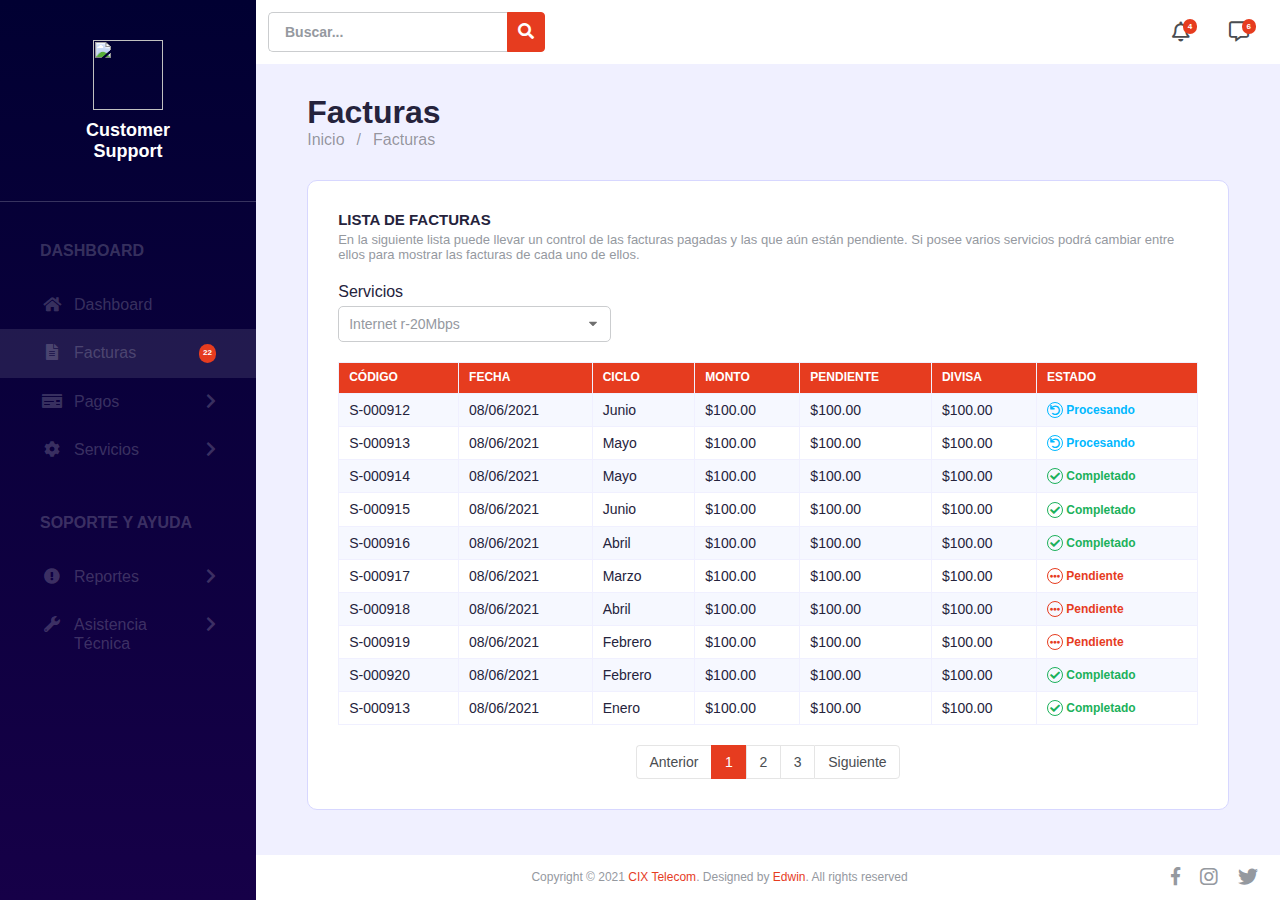
==== facturas/index.html @ 0977715c "Update" ====
<!DOCTYPE html>
<html lang="es">
<head>
    <meta charset="UTF-8">
    <title>Cix Customer Support | Facturas</title>
    <meta name="viewport" content="width=device-width, initial-scale=1">
    <link rel="stylesheet" type="text/css" href="/assets/css/ccs.css">
    <link rel="stylesheet" type="text/css" href="/assets/css/fontawesome.min.css">
</head>
<body>
    <div class="wrapper">
		<header class="header">
			<nav class="navbar">
				<div class="navbar-start">
					<div class="searchbar">
						<input type="text" class="input" placeholder="Buscar...">
						<button type="button" class="button is-primary button-search"><i class="fas fa-search"></i>
					</div>
				</div>

				<div class="navbar-end">
					<div class="buttons">
						<a href="javascript:0;" class="button is-icon">
							<i class="far fa-bell"></i>
							<span class="label is-floating">4</span>
						</a>

						<a href="javascript:0;" class="button is-icon">
							<i class="far fa-comment-alt"></i>
							<span class="label is-floating">6</span>
						</a>
					</div>
				</div>
			</nav>
		</header>

		<aside class="sidebar">
			<div class="sidebar-brand">
				<img src="/assets/images/logo-white.svg">

				<span class="title">
					customer
					<br>
					support
				</span>
			</div>

			<nav class="sidenav">
				<div class="heading">Dashboard</div>
				<a href="/" class="sidenav-item">
					<i class="sidenav-item-icon fas fa-home"></i>
					<div class="sidenav-item-content">Dashboard</div>
				</a>

				<a href="/facturas/" class="sidenav-item is-active">
					<i class="sidenav-item-icon fas fa-file-alt"></i>
					<div class="sidenav-item-content">Facturas</div>
					<span class="label">22</span>
				</a>

				<div class="sidenav-collapse-item">
					<div class="sidenav-collapse-item-header">
						<i class="sidenav-item-icon fas fa-money-check"></i>
						<div class="sidenav-item-content">Pagos</div>
						<i class="fas fa-chevron-right"></i>
					</div>

					<div class="sidenav-collapse-item-body">
						<a href="/pagos/mis-pagos/" class="sidenav-item">
							<i class="sidenav-item-icon fas fa-certificate"></i>
							<div class="sidenav-item-content">Mis pagos</div>
						</a>

						<a href="/pagos/reportar-pagos/" class="sidenav-item">
							<i class="sidenav-item-icon fas fa-certificate"></i>
							<div class="sidenav-item-content">Reportar pagos</div>
						</a>
					</div>
				</div>

				<div class="sidenav-collapse-item">
					<div class="sidenav-collapse-item-header">
						<i class="sidenav-item-icon fas fa-cog"></i>
						<div class="sidenav-item-content">Servicios</div>
						<i class="fas fa-chevron-right"></i>
					</div>

					<div class="sidenav-collapse-item-body">
						<a href="/servicios/" class="sidenav-item">
							<i class="sidenav-item-icon fas fa-certificate"></i>
							<div class="sidenav-item-content">Solicitar Nuevo</div>
						</a>

						<a href="/pagos/reportar-pagos/" class="sidenav-item">
							<i class="sidenav-item-icon fas fa-certificate"></i>
							<div class="sidenav-item-content">Plan 20Mb-r</div>
						</a>

						<a href="/pagos/reportar-pagos/" class="sidenav-item">
							<i class="sidenav-item-icon fas fa-certificate"></i>
							<div class="sidenav-item-content">Plan 50Mb-r</div>
						</a>

						<a href="/pagos/reportar-pagos/" class="sidenav-item">
							<i class="sidenav-item-icon fas fa-certificate"></i>
							<div class="sidenav-item-content">Plan 100Mb-e</div>
						</a>
					</div>
				</div>

				<div class="heading">Soporte y Ayuda</div>
				<a href="/reportes/" class="sidenav-item">
					<i class="sidenav-item-icon fas fa-exclamation-circle"></i>
					<div class="sidenav-item-content">Reportes</div>
					<i class="fas fa-chevron-right"></i>
				</a>

				<a href="/support/" class="sidenav-item">
					<i class="sidenav-item-icon fas fa-wrench"></i>
					<div class="sidenav-item-content">Asistencia Técnica</div>
					<i class="fas fa-chevron-right"></i>
				</a>
			</nav>
		</aside>

		<main class="content">
			<div class="container">
				<div class="row is-margin-bottom-3">
					<h1 class="display-1 is-margin-bottom-0">Facturas</h1>
					<nav class="breadcrumb">
						<ul>
							<li><a href="#">Inicio</a></li>
							<li><a href="#">Facturas</a></li>
						</ul>
					</nav>
				</div>

				<div class="box is-grouped">
					<section class="box">
						<div class="columns columns-1">
							<div class="row">
								<h1 class="title text-uppercase">Lista de facturas</h1>
								<p class="subtitle">En la siguiente lista puede llevar un control de las facturas
								pagadas y las que aún están pendiente. Si posee varios servicios podrá cambiar entre
								ellos para mostrar las facturas de cada uno de ellos.</p>
							</div>

							<div class="row">
								<div class="columns columns-3">
									<div class="row">
										<label for="services">Servicios</label>
										<select class="select">
											<option value="0" data-name="Plutón">Internet r-20Mbps</option>
										</select>
									</div>
								</div>
							</div>

							<div class="row">
								<table class="table">
									<thead>
										<tr>
											<th>CÓDIGO</th>
											<th>FECHA</th>
											<th>CICLO</th>
											<th>MONTO</th>
											<th>PENDIENTE</th>
											<th>DIVISA</th>
											<th>ESTADO</th>
										</tr>
									</thead>

									<tbody>
										<tr>
											<td>S-000912</td>
											<td>08/06/2021</td>
											<td>Junio</td>
											<td>$100.00</td>
											<td>$100.00</td>
											<td>$100.00</td>
											<td class="is-info"><i class="fas fa-undo icon"></i> Procesando</td>
										</tr>

										<tr>
											<td>S-000913</td>
											<td>08/06/2021</td>
											<td>Mayo</td>
											<td>$100.00</td>
											<td>$100.00</td>
											<td>$100.00</td>
											<td class="is-info"><i class="fas fa-undo icon"></i> Procesando</td>
										</tr>

										<tr>
											<td>S-000914</td>
											<td>08/06/2021</td>
											<td>Mayo</td>
											<td>$100.00</td>
											<td>$100.00</td>
											<td>$100.00</td>
											<td class="is-success"><i class="fas fa-check icon"></i> Completado</td>
										</tr>

										<tr>
											<td>S-000915</td>
											<td>08/06/2021</td>
											<td>Junio</td>
											<td>$100.00</td>
											<td>$100.00</td>
											<td>$100.00</td>
											<td class="is-success"><i class="fas fa-check icon"></i> Completado</td>
										</tr>

										<tr>
											<td>S-000916</td>
											<td>08/06/2021</td>
											<td>Abril</td>
											<td>$100.00</td>
											<td>$100.00</td>
											<td>$100.00</td>
											<td class="is-success"><i class="fas fa-check icon"></i> Completado</td>
										</tr>

										<tr>
											<td>S-000917</td>
											<td>08/06/2021</td>
											<td>Marzo</td>
											<td>$100.00</td>
											<td>$100.00</td>
											<td>$100.00</td>
											<td class="is-danger"><i class="fas fa-ellipsis-h icon"></i> Pendiente</td>
										</tr>

										<tr>
											<td>S-000918</td>
											<td>08/06/2021</td>
											<td>Abril</td>
											<td>$100.00</td>
											<td>$100.00</td>
											<td>$100.00</td>
											<td class="is-danger"><i class="fas fa-ellipsis-h icon"></i> Pendiente</td>
										</tr>

										<tr>
											<td>S-000919</td>
											<td>08/06/2021</td>
											<td>Febrero</td>
											<td>$100.00</td>
											<td>$100.00</td>
											<td>$100.00</td>
											<td class="is-danger"><i class="fas fa-ellipsis-h icon"></i> Pendiente</td>
										</tr>

										<tr>
											<td>S-000920</td>
											<td>08/06/2021</td>
											<td>Febrero</td>
											<td>$100.00</td>
											<td>$100.00</td>
											<td>$100.00</td>
											<td class="is-success"><i class="fas fa-check icon"></i> Completado</td>
										</tr>

										<tr>
											<td>S-000913</td>
											<td>08/06/2021</td>
											<td>Enero</td>
											<td>$100.00</td>
											<td>$100.00</td>
											<td>$100.00</td>
											<td class="is-success"><i class="fas fa-check icon"></i> Completado</td>
										</tr>
									</tbody>
								</table>
							</div>

							<div class="row">
								<div class="pagination is-centered">
									<button type="button" class="button">Anterior</button>
									<button type="button" class="button is-active">1</button>
									<button type="button" class="button">2</button>
									<button type="button" class="button">3</button>
									<button type="button" class="button">Siguiente</button>
								</div>
							</div>
						</div>
					</section>
				</div>
			</div>
		</main>

		<footer class="footer">
			<p>Copyright © 2021 <a href="https://cixtelecom.net">CIX Telecom</a>. Designed by <a href="">Edwin</a>. All rights reserved</p>

			<div class="social">
				<a href="javascript:0;" class="button is-icon">
					<i class="fab fa-facebook-f"></i>
				</a>
				<a href="javascript:0;" class="button is-icon">
					<i class="fab fa-instagram"></i>
				</a>
				<a href="javascript:0;" class="button is-icon">
					<i class="fab fa-twitter"></i>
				</a>
			</div>
		</footer>
    </div>

	<script type="text/javascript" src="/assets/js/ccs.js"></script>
</body>
</html>
---- assets/css/ccs.css ----
/**!
 * @package   CCS
 * @filename  ccs.less
 * @version   1.0
 * @autor     Díaz Urbaneja Víctor Eduardo Diex <diazvictor@tutamail.com>
 * @date      09.06.2021 14:39:57 -04
 *
 * Para compilar el archivo desde la consola:
 * lessc ccs.less > ccs.css
 */
/* normalize.css v8.0.1 | MIT License | github.com/necolas/normalize.css */
html {
  line-height: 1.15;
  -webkit-text-size-adjust: 100%;
}
body {
  margin: 0;
}
main {
  display: block;
}
h1 {
  font-size: 2em;
  margin: 0.67em 0;
}
hr {
  box-sizing: content-box;
  height: 0;
  overflow: visible;
}
pre {
  font-family: monospace,monospace;
  font-size: 1em;
}
a {
  background-color: transparent;
}
abbr[title] {
  border-bottom: none;
  text-decoration: underline;
  text-decoration: underline dotted;
}
b,
strong {
  font-weight: bolder;
}
code,
kbd,
samp {
  font-family: monospace,monospace;
  font-size: 1em;
}
small {
  font-size: 80%;
}
sub,
sup {
  font-size: 75%;
  line-height: 0;
  position: relative;
  vertical-align: baseline;
}
sub {
  bottom: -0.25em;
}
sup {
  top: -0.5em;
}
img {
  border-style: none;
}
button,
input,
optgroup,
select,
textarea {
  font-family: inherit;
  font-size: 100%;
  line-height: 1.15;
  margin: 0;
}
button,
input {
  overflow: visible;
}
button,
select {
  text-transform: none;
}
[type=button],
[type=reset],
[type=submit],
button {
  -webkit-appearance: button;
}
[type=button]::-moz-focus-inner,
[type=reset]::-moz-focus-inner,
[type=submit]::-moz-focus-inner,
button::-moz-focus-inner {
  border-style: none;
  padding: 0;
}
[type=button]:-moz-focusring,
[type=reset]:-moz-focusring,
[type=submit]:-moz-focusring,
button:-moz-focusring {
  outline: 1px dotted ButtonText;
}
fieldset {
  padding: 0.35em 0.75em 0.625em;
}
legend {
  box-sizing: border-box;
  color: inherit;
  display: table;
  max-width: 100%;
  padding: 0;
  white-space: normal;
}
progress {
  vertical-align: baseline;
}
textarea {
  overflow: auto;
}
[type=checkbox],
[type=radio] {
  box-sizing: border-box;
  padding: 0;
}
[type=number]::-webkit-inner-spin-button,
[type=number]::-webkit-outer-spin-button {
  height: auto;
}
[type=search] {
  -webkit-appearance: textfield;
  outline-offset: -2px;
}
[type=search]::-webkit-search-decoration {
  -webkit-appearance: none;
}
::-webkit-file-upload-button {
  -webkit-appearance: button;
  font: inherit;
}
details {
  display: block;
}
summary {
  display: list-item;
}
template {
  display: none;
}
[hidden] {
  display: none;
}
*,
*::after,
*::before {
  margin: 0;
  padding: 0;
  box-sizing: border-box;
  outline: none;
}
body {
  font-family: "Montserrat", sans-serif;
  background-color: #F0F0FF;
  font-size: 1rem;
  color: #25233C;
  font-weight: 500;
  overflow-x: hidden;
}
h1,
h2,
h3,
h4,
h5,
h6 {
  margin-top: 0;
}
ul {
  list-style: none;
}
a {
  color: #E63C1F;
  cursor: pointer;
  text-decoration: none;
}
.container {
  margin: 0 auto;
  width: 90%;
  max-width: 1200px;
}
.columns {
  display: grid;
  grid-gap: 20px;
  grid-template-columns: repeat(auto-fit, minmax(12rem, 1fr));
}
.columns:not(:last-child) {
  margin-bottom: 20px;
}
.columns.columns-1 {
  grid-template-columns: repeat(1, 1fr);
}
.columns.columns-2 {
  grid-template-columns: repeat(2, 2fr);
}
.columns.columns-3 {
  grid-template-columns: repeat(3, 3fr);
}
.columns.columns-4 {
  grid-template-columns: repeat(4, 4fr);
}
.columns.columns-5 {
  grid-template-columns: repeat(5, 5fr);
}
.columns.columns-6 {
  grid-template-columns: repeat(6, 6fr);
}
.columns.columns-7 {
  grid-template-columns: repeat(7, 7fr);
}
.columns.columns-8 {
  grid-template-columns: repeat(8, 8fr);
}
.columns.columns-9 {
  grid-template-columns: repeat(9, 9fr);
}
.columns.columns-10 {
  grid-template-columns: repeat(10, 10fr);
}
.columns.columns-11 {
  grid-template-columns: repeat(11, 11fr);
}
.columns.columns-12 {
  grid-template-columns: repeat(12, 12fr);
}
.columns .column-1 {
  grid-column: span 1;
}
.columns .column-2 {
  grid-column: span 2;
}
.columns .column-3 {
  grid-column: span 3;
}
.columns .column-4 {
  grid-column: span 4;
}
.columns .column-5 {
  grid-column: span 5;
}
.columns .column-6 {
  grid-column: span 6;
}
.columns .column-7 {
  grid-column: span 7;
}
.columns .column-8 {
  grid-column: span 8;
}
.columns .column-9 {
  grid-column: span 9;
}
.columns .column-10 {
  grid-column: span 10;
}
.columns .column-11 {
  grid-column: span 11;
}
.columns .column-12 {
  grid-column: span 12;
}
.columns .row.has-centered {
  justify-self: center;
}
@media screen and (max-width: 1440px) {
}
@media screen and (max-width: 1024px) {
  .columns.columns-lg-1 {
    grid-template-columns: repeat(1, 1fr);
  }
  .columns.columns-lg-2 {
    grid-template-columns: repeat(2, 2fr);
  }
  .columns.columns-lg-3 {
    grid-template-columns: repeat(3, 3fr);
  }
  .columns.columns-lg-4 {
    grid-template-columns: repeat(4, 4fr);
  }
  .columns.columns-lg-5 {
    grid-template-columns: repeat(5, 5fr);
  }
  .columns.columns-lg-6 {
    grid-template-columns: repeat(6, 6fr);
  }
  .columns.columns-lg-7 {
    grid-template-columns: repeat(7, 7fr);
  }
  .columns.columns-lg-8 {
    grid-template-columns: repeat(8, 8fr);
  }
  .columns.columns-lg-9 {
    grid-template-columns: repeat(9, 9fr);
  }
  .columns.columns-lg-10 {
    grid-template-columns: repeat(10, 10fr);
  }
  .columns.columns-lg-11 {
    grid-template-columns: repeat(11, 11fr);
  }
  .columns.columns-lg-12 {
    grid-template-columns: repeat(12, 12fr);
  }
  .columns .column-lg-1 {
    grid-column: span 1;
  }
  .columns .column-lg-2 {
    grid-column: span 2;
  }
  .columns .column-lg-3 {
    grid-column: span 3;
  }
  .columns .column-lg-4 {
    grid-column: span 4;
  }
  .columns .column-lg-5 {
    grid-column: span 5;
  }
  .columns .column-lg-6 {
    grid-column: span 6;
  }
  .columns .column-lg-7 {
    grid-column: span 7;
  }
  .columns .column-lg-8 {
    grid-column: span 8;
  }
  .columns .column-lg-9 {
    grid-column: span 9;
  }
  .columns .column-lg-10 {
    grid-column: span 10;
  }
  .columns .column-lg-11 {
    grid-column: span 11;
  }
  .columns .column-lg-12 {
    grid-column: span 12;
  }
}
@media screen and (max-width: 768px) {
  .columns.columns-md-1 {
    grid-template-columns: repeat(1, 1fr);
  }
  .columns.columns-md-2 {
    grid-template-columns: repeat(2, 2fr);
  }
  .columns.columns-md-3 {
    grid-template-columns: repeat(3, 3fr);
  }
  .columns.columns-md-4 {
    grid-template-columns: repeat(4, 4fr);
  }
  .columns.columns-md-5 {
    grid-template-columns: repeat(5, 5fr);
  }
  .columns.columns-md-6 {
    grid-template-columns: repeat(6, 6fr);
  }
  .columns.columns-md-7 {
    grid-template-columns: repeat(7, 7fr);
  }
  .columns.columns-md-8 {
    grid-template-columns: repeat(8, 8fr);
  }
  .columns.columns-md-9 {
    grid-template-columns: repeat(9, 9fr);
  }
  .columns.columns-md-10 {
    grid-template-columns: repeat(10, 10fr);
  }
  .columns.columns-md-11 {
    grid-template-columns: repeat(11, 11fr);
  }
  .columns.columns-md-12 {
    grid-template-columns: repeat(12, 12fr);
  }
  .columns .column-md-1 {
    grid-column: span 1;
  }
  .columns .column-md-2 {
    grid-column: span 2;
  }
  .columns .column-md-3 {
    grid-column: span 3;
  }
  .columns .column-md-4 {
    grid-column: span 4;
  }
  .columns .column-md-5 {
    grid-column: span 5;
  }
  .columns .column-md-6 {
    grid-column: span 6;
  }
  .columns .column-md-7 {
    grid-column: span 7;
  }
  .columns .column-md-8 {
    grid-column: span 8;
  }
  .columns .column-md-9 {
    grid-column: span 9;
  }
  .columns .column-md-10 {
    grid-column: span 10;
  }
  .columns .column-md-11 {
    grid-column: span 11;
  }
  .columns .column-md-12 {
    grid-column: span 12;
  }
}
@media screen and (max-width: 425px) {
  .columns.columns-sm-1 {
    grid-template-columns: repeat(1, 1fr);
  }
  .columns.columns-sm-2 {
    grid-template-columns: repeat(2, 2fr);
  }
  .columns.columns-sm-3 {
    grid-template-columns: repeat(3, 3fr);
  }
  .columns.columns-sm-4 {
    grid-template-columns: repeat(4, 4fr);
  }
  .columns.columns-sm-5 {
    grid-template-columns: repeat(5, 5fr);
  }
  .columns.columns-sm-6 {
    grid-template-columns: repeat(6, 6fr);
  }
  .columns.columns-sm-7 {
    grid-template-columns: repeat(7, 7fr);
  }
  .columns.columns-sm-8 {
    grid-template-columns: repeat(8, 8fr);
  }
  .columns.columns-sm-9 {
    grid-template-columns: repeat(9, 9fr);
  }
  .columns.columns-sm-10 {
    grid-template-columns: repeat(10, 10fr);
  }
  .columns.columns-sm-11 {
    grid-template-columns: repeat(11, 11fr);
  }
  .columns.columns-sm-12 {
    grid-template-columns: repeat(12, 12fr);
  }
  .columns .column-sm-1 {
    grid-column: span 1;
  }
  .columns .column-sm-2 {
    grid-column: span 2;
  }
  .columns .column-sm-3 {
    grid-column: span 3;
  }
  .columns .column-sm-4 {
    grid-column: span 4;
  }
  .columns .column-sm-5 {
    grid-column: span 5;
  }
  .columns .column-sm-6 {
    grid-column: span 6;
  }
  .columns .column-sm-7 {
    grid-column: span 7;
  }
  .columns .column-sm-8 {
    grid-column: span 8;
  }
  .columns .column-sm-9 {
    grid-column: span 9;
  }
  .columns .column-sm-10 {
    grid-column: span 10;
  }
  .columns .column-sm-11 {
    grid-column: span 11;
  }
  .columns .column-sm-12 {
    grid-column: span 12;
  }
}
@media screen and (max-width: 320px) {
  .columns.columns-xs-1 {
    grid-template-columns: repeat(1, 1fr);
  }
  .columns.columns-xs-2 {
    grid-template-columns: repeat(2, 2fr);
  }
  .columns.columns-xs-3 {
    grid-template-columns: repeat(3, 3fr);
  }
  .columns.columns-xs-4 {
    grid-template-columns: repeat(4, 4fr);
  }
  .columns.columns-xs-5 {
    grid-template-columns: repeat(5, 5fr);
  }
  .columns.columns-xs-6 {
    grid-template-columns: repeat(6, 6fr);
  }
  .columns.columns-xs-7 {
    grid-template-columns: repeat(7, 7fr);
  }
  .columns.columns-xs-8 {
    grid-template-columns: repeat(8, 8fr);
  }
  .columns.columns-xs-9 {
    grid-template-columns: repeat(9, 9fr);
  }
  .columns.columns-xs-10 {
    grid-template-columns: repeat(10, 10fr);
  }
  .columns.columns-xs-11 {
    grid-template-columns: repeat(11, 11fr);
  }
  .columns.columns-xs-12 {
    grid-template-columns: repeat(12, 12fr);
  }
  .columns .column-xs-1 {
    grid-column: span 1;
  }
  .columns .column-xs-2 {
    grid-column: span 2;
  }
  .columns .column-xs-3 {
    grid-column: span 3;
  }
  .columns .column-xs-4 {
    grid-column: span 4;
  }
  .columns .column-xs-5 {
    grid-column: span 5;
  }
  .columns .column-xs-6 {
    grid-column: span 6;
  }
  .columns .column-xs-7 {
    grid-column: span 7;
  }
  .columns .column-xs-8 {
    grid-column: span 8;
  }
  .columns .column-xs-9 {
    grid-column: span 9;
  }
  .columns .column-xs-10 {
    grid-column: span 10;
  }
  .columns .column-xs-11 {
    grid-column: span 11;
  }
  .columns .column-xs-12 {
    grid-column: span 12;
  }
}
.button {
  background-color: #FFFFFF;
  padding: 0.75rem 1.25rem;
  border: 1px solid #E5E5E5;
  border-radius: 4px;
  color: #4A4D51;
  font-weight: 500;
  transition: color 0.15s ease-in-out, background-color 0.15s ease-in-out, border-color 0.15s ease-in-out, box-shadow 0.15s ease-in-out;
}
.button.is-primary {
  background-color: #E63C1F;
  border-color: #E63C1F;
  color: #FFFFFF;
}
.button.is-primary:focus {
  box-shadow: 0 0 0 0.2rem rgba(230, 60, 31, 0.5);
}
.button.is-primary:hover {
  background: #d43318;
  border-color: #d43318;
}
.button.is-secondary {
  background-color: #F0F0FF;
  border-color: #F0F0FF;
  color: rgba(0, 0, 0, 0.4);
}
.button.is-secondary:focus {
  box-shadow: 0 0 0 0.2rem rgba(215, 215, 255, 0.4);
}
.button.is-secondary:hover {
  background: #d7d7ff;
  border-color: #d7d7ff;
}
.button.is-transparent {
  background: transparent;
  border: none;
}
.button.is-fullwidth {
  width: 100%;
}
.button:hover {
  cursor: pointer;
}
.button.is-icon {
  padding: 0;
  border: none;
  border-radius: 0;
}
.button.is-icon i {
  font-size: 1.25rem;
}
.button.is-icon .label {
  top: -10px;
  left: -12px;
}
.buttons {
  display: grid;
  grid-template-columns: repeat(auto-fit, minmax(12rem, 1fr));
  grid-gap: 20px;
}
.buttons.is-grouped {
  display: flex;
}
.buttons.is-grouped .button:not(:first-child):not(:last-child) {
  border-radius: 0;
}
.buttons.is-grouped .button:first-child {
  border-top-right-radius: 0;
  border-bottom-right-radius: 0;
}
.buttons.is-grouped .button:last-child {
  border-top-left-radius: 0;
  border-bottom-left-radius: 0;
}
.pagination {
  display: flex;
}
.pagination .button {
  font-size: 14px;
  padding: 0.5rem 0.8rem;
}
.pagination .button:not(:first-child):not(:last-child) {
  border-radius: 0;
  border-right: none;
}
.pagination .button:first-child {
  border-right: none;
  border-top-right-radius: 0;
  border-bottom-right-radius: 0;
}
.pagination .button:last-child {
  border-top-left-radius: 0;
  border-bottom-left-radius: 0;
}
.pagination .button.is-active {
  background-color: #E63C1F;
  border-color: #E63C1F;
  color: #FFFFFF;
}
.pagination.is-centered {
  justify-content: center;
}
.form .field {
  display: flex;
  flex-flow: column;
}
.form .field input {
  background: #FFFFFF;
  padding: 0.5rem 0.625rem;
  border: 1px solid #cbcdcf;
  border-radius: 5px;
}
.form .field input::placeholder {
  color: #95999f;
  font-weight: 500;
}
.form .field input:focus {
  border-color: #95999f;
}
.form .field select {
  display: block;
  font-size: 14px;
  font-weight: 450;
  color: #95999f;
  padding: 0.57rem 2rem 0.57rem 0.625rem;
  width: 100%;
  border: 1px solid #cbcdcf;
  border-radius: 5px;
  -moz-appearance: none;
  -webkit-appearance: none;
  appearance: none;
  background-color: #FFFFFF;
  background-image: url('data:image/svg+xml;charset=US-ASCII,%3Csvg%20xmlns%3D%22http%3A%2F%2Fwww.w3.org%2F2000%2Fsvg%22%20width%3D%22292.4%22%20height%3D%22292.4%22%3E%3Cpath%20fill%3D%22%236F6F6F%22%20d%3D%22M287%2069.4a17.6%2017.6%200%200%200-13-5.4H18.4c-5%200-9.3%201.8-12.9%205.4A17.6%2017.6%200%200%200%200%2082.2c0%205%201.8%209.3%205.4%2012.9l128%20127.9c3.6%203.6%207.8%205.4%2012.8%205.4s9.2-1.8%2012.8-5.4L287%2095c3.5-3.5%205.4-7.8%205.4-12.8%200-5-1.9-9.2-5.5-12.8z%22%2F%3E%3C%2Fsvg%3E');
  background-repeat: no-repeat, repeat;
  background-position: right 0.8rem top 50%, 0 0;
  background-size: 0.6em auto, 100%;
}
.form .field select::-ms-expand {
  display: none;
}
.form .field select:hover {
  cursor: pointer;
}
.form .field select:focus {
  border-color: #95999f;
}
.form .field select option {
  font-weight: normal;
}
.form .field label.switch {
  position: relative;
  display: inline-block;
  width: 48px;
  height: 22px;
}
.form .field label.switch input {
  opacity: 0;
  width: 0;
  height: 0;
}
.form .field label.switch input:checked + .slider {
  background-color: #E63C1F;
}
.form .field label.switch input:checked + .slider:before {
  transform: translateX(26px);
}
.form .field label.switch .slider {
  position: absolute;
  cursor: pointer;
  top: 0;
  left: 0;
  right: 0;
  bottom: 0;
  background-color: #cbcdcf;
  transition: 0.3s;
}
.form .field label.switch .slider:before {
  position: absolute;
  content: "";
  height: 20px;
  width: 20px;
  left: 1px;
  bottom: 1px;
  background-color: #FFFFFF;
  transition: 0.3s;
}
.form .field label.switch .slider.round {
  border-radius: 34px;
}
.form .field label.switch .slider.round:before {
  border-radius: 50%;
}
.form .field label + input,
.form .field label + select {
  margin-top: 5px;
}
input.input {
  background: #FFFFFF;
  padding: 0.5rem 0.625rem;
  border: 1px solid #cbcdcf;
  border-radius: 5px;
}
input.input::placeholder {
  color: #95999f;
  font-weight: 500;
}
input.input:focus {
  border-color: #95999f;
}
select.select {
  display: block;
  font-size: 14px;
  font-weight: 450;
  color: #95999f;
  padding: 0.57rem 2rem 0.57rem 0.625rem;
  width: 100%;
  border: 1px solid #cbcdcf;
  border-radius: 5px;
  -moz-appearance: none;
  -webkit-appearance: none;
  appearance: none;
  background-color: #FFFFFF;
  background-image: url('data:image/svg+xml;charset=US-ASCII,%3Csvg%20xmlns%3D%22http%3A%2F%2Fwww.w3.org%2F2000%2Fsvg%22%20width%3D%22292.4%22%20height%3D%22292.4%22%3E%3Cpath%20fill%3D%22%236F6F6F%22%20d%3D%22M287%2069.4a17.6%2017.6%200%200%200-13-5.4H18.4c-5%200-9.3%201.8-12.9%205.4A17.6%2017.6%200%200%200%200%2082.2c0%205%201.8%209.3%205.4%2012.9l128%20127.9c3.6%203.6%207.8%205.4%2012.8%205.4s9.2-1.8%2012.8-5.4L287%2095c3.5-3.5%205.4-7.8%205.4-12.8%200-5-1.9-9.2-5.5-12.8z%22%2F%3E%3C%2Fsvg%3E');
  background-repeat: no-repeat, repeat;
  background-position: right 0.8rem top 50%, 0 0;
  background-size: 0.6em auto, 100%;
}
select.select::-ms-expand {
  display: none;
}
select.select:hover {
  cursor: pointer;
}
select.select:focus {
  border-color: #95999f;
}
select.select option {
  font-weight: normal;
}
label.switch {
  position: relative;
  display: inline-block;
  width: 48px;
  height: 22px;
}
label.switch input {
  opacity: 0;
  width: 0;
  height: 0;
}
label.switch input:checked + .slider {
  background-color: #E63C1F;
}
label.switch input:checked + .slider:before {
  transform: translateX(26px);
}
label.switch .slider {
  position: absolute;
  cursor: pointer;
  top: 0;
  left: 0;
  right: 0;
  bottom: 0;
  background-color: #cbcdcf;
  transition: 0.3s;
}
label.switch .slider:before {
  position: absolute;
  content: "";
  height: 20px;
  width: 20px;
  left: 1px;
  bottom: 1px;
  background-color: #FFFFFF;
  transition: 0.3s;
}
label.switch .slider.round {
  border-radius: 34px;
}
label.switch .slider.round:before {
  border-radius: 50%;
}
label + .input,
label + .select {
  margin-top: 5px;
}
.table {
  width: 100%;
  border-spacing: 0;
  border-collapse: collapse;
}
.table td,
.table th {
  text-align: left;
}
.table th {
  background-color: #E63C1F;
  color: #FFFFFF;
  padding: 8px 10px;
  font-size: 12px;
  border: 1px solid #F0F0FF;
}
.table td {
  color: #25233C;
  padding: 8px 10px;
  font-size: 14px;
  border: 1px solid #F0F0FF;
}
.table td.icon {
  text-align: center;
}
.table td.icon i {
  font-size: 14px;
  color: #4A4D51;
}
.table td i.icon {
  font-size: 10px;
  padding: 2px;
  border-radius: 50%;
}
.table td.is-primary,
.table td.is-info,
.table td.is-success,
.table td.is-danger,
.table td.is-dark {
  font-size: 12px;
  font-weight: 700;
}
.table td.is-primary {
  color: #FDA942;
}
.table td.is-primary i.icon {
  border: 1px solid #FDA942;
}
.table td.is-info {
  color: #01B8FF;
}
.table td.is-info i.icon {
  border: 1px solid #01B8FF;
}
.table td.is-danger {
  color: #E63C1F;
}
.table td.is-danger i.icon {
  border: 1px solid #E63C1F;
}
.table td.is-success {
  color: #1CB15B;
}
.table td.is-success i.icon {
  border: 1px solid #1CB15B;
}
.table td.is-dark {
  color: #25233C;
}
.table tr:nth-child(odd) {
  background-color: #F6F8FF;
}
.no-border {
  border: none !important;
}
.box {
  padding: 1.875rem;
  background-color: #FFFFFF;
  border: 1px solid #d7d7ff;
  border-radius: 10px;
}
.box:not(:last-child) {
  margin-bottom: 20px;
}
.box.is-grouped {
  background-color: transparent;
  border: none;
  border-radius: 0;
  padding: 0;
}
.box.is-grouped .box {
  margin-bottom: 0;
  border-radius: 0;
  border-top: none;
}
.box.is-grouped .box:first-child {
  border-top-left-radius: 10px;
  border-top-right-radius: 10px;
  border-top: 1px solid #d7d7ff;
}
.box.is-grouped .box:last-child {
  border-bottom-left-radius: 10px;
  border-bottom-right-radius: 10px;
}
.box.is-grouped.is-vertical {
  display: grid;
  grid-auto-flow: column;
}
.box.is-grouped.is-vertical .box {
  border-radius: 0;
  border-top: 1px solid #d7d7ff;
}
.box.is-grouped.is-vertical .box:not(:last-child) {
  border-right: none;
}
.box.is-grouped.is-vertical .box:first-child {
  border-top-left-radius: 10px;
  border-bottom-left-radius: 10px;
}
.box.is-grouped.is-vertical .box:last-child {
  border-top-right-radius: 10px;
  border-bottom-right-radius: 10px;
}
.steps {
  display: flex;
  font-size: 1rem;
  list-style: none;
}
.steps-segment {
  position: relative;
}
.steps-segment:not(:last-child) {
  flex-basis: 1rem;
  flex-grow: 1;
  flex-shrink: 1;
}
.steps-segment:not(:last-child):after {
  content: " ";
  display: block;
  position: absolute;
  height: 0.13em;
  left: 1.76rem;
  right: -0.24rem;
  top: calc(1rem - 0.1em);
}
.steps-segment.is-active .steps-marker {
  background-color: #E63C1F;
  color: #FFFFFF;
}
.steps-segment:after {
  background: repeating-linear-gradient(90deg, #F0F0FF, #F0F0FF 10px, transparent 10px, transparent 13px);
}
.steps.is-medium .steps-segment:after {
  top: calc(1.25rem - 0em);
}
.steps.is-medium .steps-marker {
  height: 2.8rem;
  width: 2.8rem;
  overflow: hidden;
}
.steps.has-content-centered {
  text-align: center;
}
.steps.has-content-centered .steps-content {
  margin-top: 3rem;
  margin-left: 0.5em;
  margin-right: 0.5em;
  padding-top: 0.2em;
}
.steps.has-content-centered .steps-marker {
  position: absolute;
  left: calc(50% - 1.25rem);
}
.steps.has-content-centered .steps-segment:not(:last-child):after {
  left: 50%;
  right: -50%;
}
.steps.has-content-centered .steps-segment:last-child {
  flex-basis: 1rem;
  flex-grow: 1;
  flex-shrink: 1;
}
.steps-marker {
  background-color: #F0F0FF;
  color: rgba(0, 0, 0, 0.4);
  height: 2rem;
  width: 2rem;
  overflow: hidden;
  align-items: center;
  display: flex;
  border-radius: 50%;
  font-weight: 700;
  justify-content: center;
  position: relative;
  z-index: 5;
}
.steps-content {
  margin-top: 2rem;
  margin-left: 0.5em;
  margin-right: 0.5em;
  padding-top: 0.2em;
}
.progress {
  -moz-appearance: none;
  -webkit-appearance: none;
  border: none;
  border-radius: 9999px;
  display: block;
  height: 1rem;
  overflow: hidden;
  padding: 0;
  width: 100%;
}
.progress::-webkit-progress-bar {
  background-color: #F0F0FF;
  border-radius: 4px;
}
.progress::-moz-progress-bar {
  background: #E63C1F;
}
.progress::-webkit-progress-value {
  background: #E63C1F;
  border-radius: 9999px;
}
.progress.is-small {
  height: 0.7rem;
}
.label {
  background: #E63C1F;
  color: #FFFFFF;
  min-width: 2em;
  min-height: 2em;
  padding: 0.5em;
  line-height: 0.625rem;
  text-align: center;
  border-radius: 500rem;
  font-size: 0.5rem;
  font-weight: 700;
}
.label.is-floating {
  position: relative;
  padding: 3px 5px;
}
.navbar {
  background-color: #FFFFFF;
  padding: 0.75rem;
  display: flex;
  justify-content: space-between;
  align-items: center;
}
.navbar .searchbar input.input {
  padding: 0.625rem 1rem;
  border-top-right-radius: 0;
  border-bottom-right-radius: 0;
  border-right: none;
}
.navbar .searchbar input::placeholder {
  font-size: 0.875rem;
  font-weight: 600;
}
.navbar .searchbar .button-search {
  margin-left: -5px;
  padding: 0.625rem;
  border-top-left-radius: 0;
  border-bottom-left-radius: 0;
}
.navbar .buttons {
  display: grid;
  grid-gap: 20px;
  grid-auto-flow: column;
  grid-template-columns: auto;
}
.breadcrumb {
  font-size: 1rem;
}
.breadcrumb ul {
  align-items: flex-start;
  display: flex;
  flex-wrap: wrap;
  justify-content: flex-start;
}
.breadcrumb ul li {
  align-items: center;
  display: flex;
}
.breadcrumb ul li a {
  align-items: center;
  color: rgba(0, 0, 0, 0.4);
  display: flex;
  justify-content: center;
  padding: 0 0.75em;
}
.breadcrumb ul li:first-child a {
  padding-left: 0;
}
.breadcrumb ul li + li::before {
  color: rgba(0, 0, 0, 0.4);
  content: "\0002f";
}
.panel {
  background-color: #FFFFFF;
  border: 1px solid #d7d7ff;
  border-radius: 10px;
}
.panel-head {
  padding: 1.6rem;
  display: flex;
  justify-content: space-between;
  align-items: center;
}
.panel-item {
  padding: 1rem 1.6rem;
  display: flex;
  justify-content: space-between;
  align-items: center;
  border-top: 1px solid #d7d7ff;
}
.panel-item .start {
  display: flex;
  align-items: center;
}
.panel-item .start .icon {
  margin-right: 10px;
}
.panel-item .start .icon i {
  font-size: 1.5em;
}
.panel-item .start .title {
  margin-right: 10px;
}
.panel-item .start .title span + .subtitle {
  margin-top: 5px;
}
.panel-item .end .title {
  display: flex;
  justify-content: space-between;
}
.panel-item .end .title i {
  margin-left: 5px;
}
.panel-foot {
  padding: 1.6rem;
  border-top: 1px solid #d7d7ff;
}
.section {
  padding: 1rem 1.5rem;
}
.wrapper {
  display: grid;
  grid-template-columns: 1fr 4fr;
  grid-template-rows: auto 1fr auto;
  grid-template-areas: "sidebar header" "sidebar content" "sidebar footer";
  min-height: 900px;
}
.wrapper .header {
  grid-area: header;
}
.wrapper .sidebar {
  grid-area: sidebar;
  background-color: #010032;
  background-image: linear-gradient(#010032, #160048);
}
.wrapper .sidebar-brand {
  display: flex;
  flex-flow: column;
  padding: 40px 0 40px 0;
}
.wrapper .sidebar-brand img {
  width: 70px;
  height: 70px;
  margin: 0 auto;
}
.wrapper .sidebar-brand .title {
  color: #FFFFFF;
  font-size: 18px;
  text-align: center;
  text-transform: capitalize;
  font-weight: bold;
  margin-top: 10px;
}
.wrapper .sidebar .sidenav {
  border-top: 1px solid rgba(255, 255, 255, 0.2);
}
.wrapper .sidebar .sidenav .heading {
  margin: 40px 0 20px 40px;
  color: rgba(255, 255, 255, 0.2);
  font-weight: 800;
  text-transform: uppercase;
}
.wrapper .sidebar .sidenav-collapse-item-header {
  cursor: pointer;
  display: flex;
  color: rgba(255, 255, 255, 0.2);
  padding: 15px 40px;
}
.wrapper .sidebar .sidenav-collapse-item-header:hover {
  background-color: rgba(255, 255, 255, 0.1);
}
.wrapper .sidebar .sidenav-collapse-item.is-collapsible .sidenav-collapse-item-header i:last-child {
  transform: rotate(90deg);
}
.wrapper .sidebar .sidenav-collapse-item.is-collapsible .sidenav-collapse-item-body {
  display: block;
}
.wrapper .sidebar .sidenav-collapse-item.is-active .sidenav-collapse-item-header {
  background-color: rgba(255, 255, 255, 0.1);
}
.wrapper .sidebar .sidenav-collapse-item-body {
  display: none;
}
.wrapper .sidebar .sidenav-collapse-item-body .sidenav-item {
  padding: 10px 70px;
  align-items: center;
  font-size: 0.8rem;
}
.wrapper .sidebar .sidenav-collapse-item-body .sidenav-item.is-active {
  color: #FFFFFF;
  background-color: transparent;
}
.wrapper .sidebar .sidenav-collapse-item-body .sidenav-item.is-active:hover {
  background-color: rgba(255, 255, 255, 0.1);
}
.wrapper .sidebar .sidenav-item {
  cursor: pointer;
  display: flex;
  color: rgba(255, 255, 255, 0.2);
  padding: 15px 40px;
}
.wrapper .sidebar .sidenav-item-icon {
  display: block;
  text-align: center;
  width: 24px;
  min-width: 24px;
}
.wrapper .sidebar .sidenav-item-content {
  flex-grow: 1;
  margin-left: 10px;
}
.wrapper .sidebar .sidenav-item + .heading {
  margin-top: 20px;
}
.wrapper .sidebar .sidenav-item:hover,
.wrapper .sidebar .sidenav-item.is-active {
  background-color: rgba(255, 255, 255, 0.1);
}
.wrapper .content {
  margin-top: 30px;
  margin-bottom: 30px;
  grid-area: content;
}
.wrapper .footer {
  grid-area: footer;
  background-color: #FFFFFF;
  display: grid;
  grid-template-columns: 1fr auto;
  justify-content: space-between;
  align-items: center;
  padding: 12px;
  color: #95999f;
  font-size: 12px;
  text-align: center;
}
.wrapper .footer .social {
  display: grid;
  grid-auto-flow: column;
  grid-gap: 20px;
  margin-right: 10px;
}
.wrapper .footer .social a i {
  color: #95999f;
}
.wrapper .footer .social a i.fab.fa-facebook-f {
  font-size: 18px;
}
.d-flex {
  display: flex;
}
.d-flow-column {
  flex-flow: column;
}
.j-between {
  justify-content: space-between;
}
.j-start {
  justify-self: start;
}
.j-end {
  justify-self: end;
}
.j-center {
  justify-self: center;
  justify-content: center;
}
.a-center {
  align-items: center;
}
.title {
  font-size: 15px;
  margin-bottom: 0;
}
.title + .subtitle {
  margin-top: 5px;
}
.subtitle {
  font-size: 13px;
  color: #95999f;
}
.text-uppercase {
  text-transform: uppercase;
}
.is-marginless {
  margin: 0;
}
.is-paddingless {
  padding: 0;
}
.is-margin-top-0 {
  margin-top: 0;
}
.is-margin-top-1 {
  margin-top: 20px;
}
.is-margin-top-2 {
  margin-top: 30px;
}
.is-margin-top-3 {
  margin-top: 40px;
}
.is-margin-bottom-0 {
  margin-bottom: 0;
}
.is-margin-bottom-1 {
  margin-bottom: 10px;
}
.is-margin-bottom-2 {
  margin-bottom: 20px;
}
.is-margin-bottom-3 {
  margin-bottom: 30px;
}
.is-margin-bottom-4 {
  margin-bottom: 40px;
}
.is-gap-0 {
  grid-gap: 0;
}
.is-gap-1 {
  grid-gap: 10px;
}
.is-gap-2 {
  grid-gap: 20px;
}
.is-gap-3 {
  grid-gap: 30px;
}
.is-gap-4 {
  grid-gap: 40px;
}
.is-color-orange {
  color: #E63C1F;
}
.is-color-grey-light {
  color: #95999f;
}
.is-color-green {
  color: #1CB15B;
}
.is-font-xs {
  font-size: 13px;
}
.info .box {
  display: flex;
  flex-flow: column;
  justify-content: space-between;
}
.info .box > div .end {
  margin-left: 10px;
}
.map .row:first-child {
  display: flex;
  justify-content: space-between;
}
.map .row:first-child .end {
  display: grid;
  grid-template-columns: 2fr auto;
  align-items: center;
  grid-gap: 30px;
}
.map .row:first-child .end .column:first-child {
  display: grid;
  grid-template-columns: 1fr 1fr;
  grid-gap: 5px;
}
.map .row:first-child .end .column:first-child progress {
  grid-column: span 2;
}
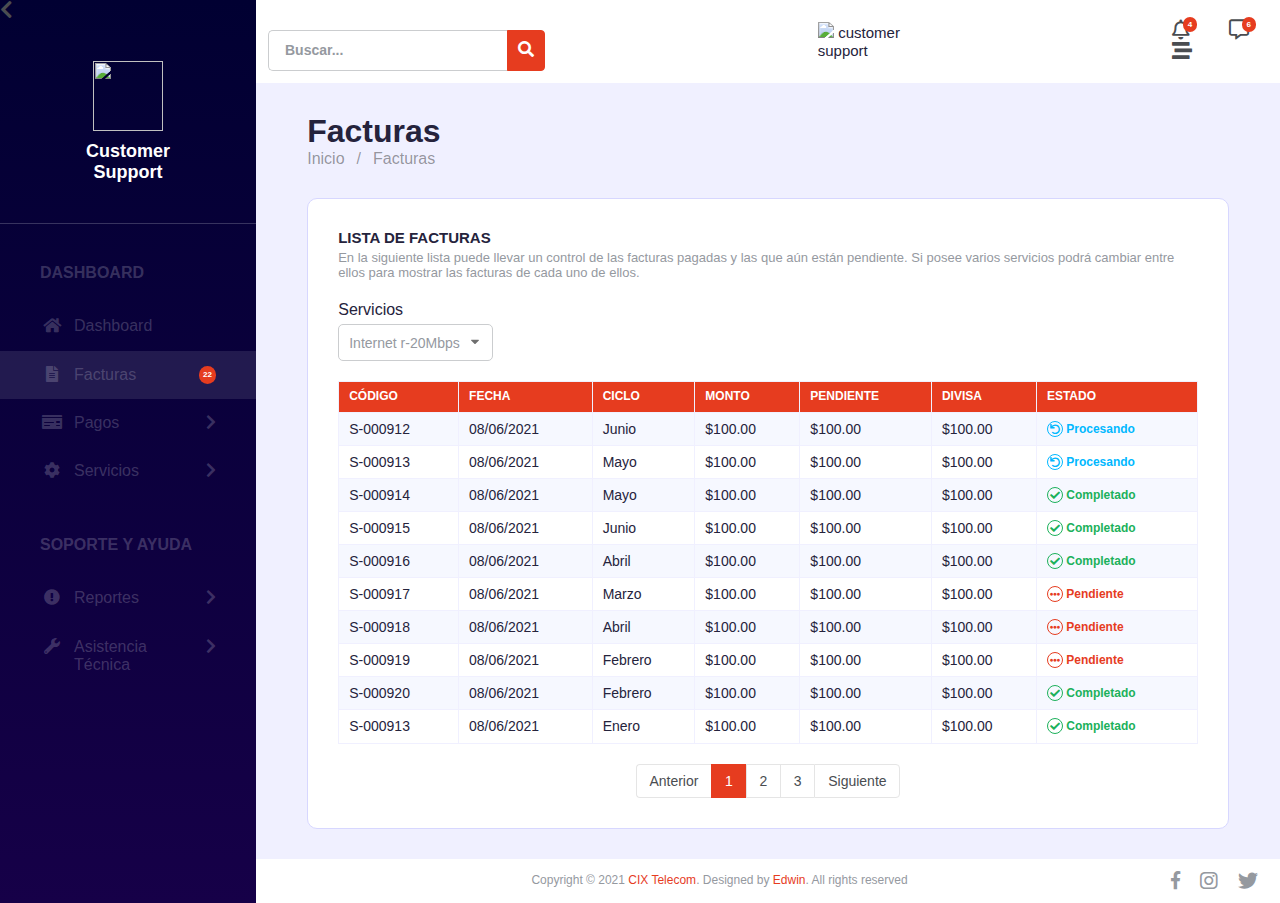
==== commit 6bd8a4d1: "Navbar, Sidebar y Steps para el modo responsive. Modulos Dashboard, Reportes, Facturas y Servicios p" ====
--- a/facturas/index.html
+++ b/facturas/index.html
@@ -1,4 +1,3 @@
-
 <!DOCTYPE html>
 <html lang="es">
 <head>
@@ -13,10 +12,24 @@
 		<header class="header">
 			<nav class="navbar">
 				<div class="navbar-start">
+					<button type="button" id="toggle-sidebar" class="button is-icon">
+						<i></i>
+					</button>
+
 					<div class="searchbar">
 						<input type="text" class="input" placeholder="Buscar...">
 						<button type="button" class="button is-primary button-search"><i class="fas fa-search"></i>
 					</div>
+				</div>
+
+				<div class="navbar-logo">
+					<img src="/assets/images/logo-black.svg">
+	
+					<span class="title">
+						customer
+						<br>
+						support
+					</span>
 				</div>
 
 				<div class="navbar-end">
@@ -25,17 +38,24 @@
 							<i class="far fa-bell"></i>
 							<span class="label is-floating">4</span>
 						</a>
-
 						<a href="javascript:0;" class="button is-icon">
 							<i class="far fa-comment-alt"></i>
 							<span class="label is-floating">6</span>
 						</a>
 					</div>
+
+					<button type="button" class="button is-icon menu">
+						<i class="fas fa-stream"></i>
+					</button>
 				</div>
 			</nav>
 		</header>
 
 		<aside class="sidebar">
+			<button type="button" id="close-sidebar" class="button is-icon is-transparent">
+				<i class="fas fa-chevron-left"></i>
+			</button>
+
 			<div class="sidebar-brand">
 				<img src="/assets/images/logo-white.svg">
 
@@ -146,18 +166,14 @@
 								ellos para mostrar las facturas de cada uno de ellos.</p>
 							</div>
 
-							<div class="row">
-								<div class="columns columns-3">
-									<div class="row">
-										<label for="services">Servicios</label>
-										<select class="select">
-											<option value="0" data-name="Plutón">Internet r-20Mbps</option>
-										</select>
-									</div>
-								</div>
+							<div class="row j-start j-md-normal">
+								<label for="services">Servicios</label>
+								<select class="select">
+									<option value="0" data-name="Plutón">Internet r-20Mbps</option>
+								</select>
 							</div>
 
-							<div class="row">
+							<div class="row responsive-table">
 								<table class="table">
 									<thead>
 										<tr>
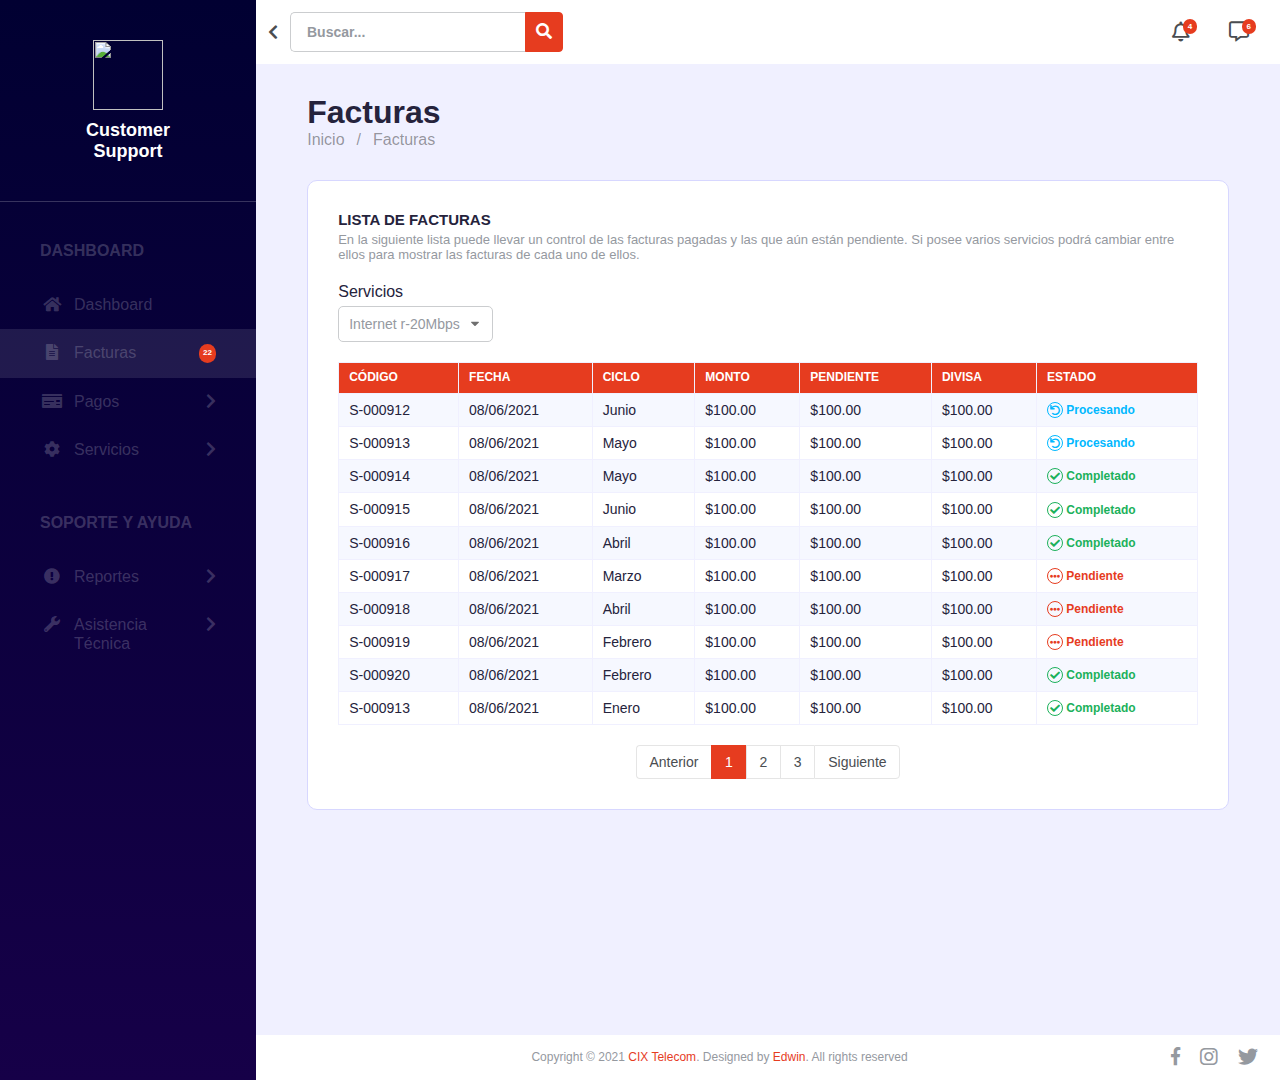
==== commit cd7db143: "Modulo de asistencia y componente de accordion" ====
--- a/facturas/index.html
+++ b/facturas/index.html
@@ -130,17 +130,46 @@
 				</div>
 
 				<div class="heading">Soporte y Ayuda</div>
-				<a href="/reportes/" class="sidenav-item">
-					<i class="sidenav-item-icon fas fa-exclamation-circle"></i>
-					<div class="sidenav-item-content">Reportes</div>
-					<i class="fas fa-chevron-right"></i>
-				</a>
-
-				<a href="/support/" class="sidenav-item">
-					<i class="sidenav-item-icon fas fa-wrench"></i>
-					<div class="sidenav-item-content">Asistencia Técnica</div>
-					<i class="fas fa-chevron-right"></i>
-				</a>
+				<div class="sidenav-collapse-item">
+					<div class="sidenav-collapse-item-header">
+						<i class="sidenav-item-icon fas fa-exclamation-circle"></i>
+						<div class="sidenav-item-content">Reportes</div>
+						<i class="fas fa-chevron-right"></i>
+					</div>
+
+					<div class="sidenav-collapse-item-body">
+						<a href="/reportes/mis-reportes/" class="sidenav-item">
+							<i class="sidenav-item-icon fas fa-certificate"></i>
+							<div class="sidenav-item-content">Mis Reportes</div>
+							<span class="label is-info">5</span>
+						</a>
+
+						<a href="/reportes/crear-reportes/" class="sidenav-item">
+							<i class="sidenav-item-icon fas fa-certificate"></i>
+							<div class="sidenav-item-content">Crear Reportes</div>
+						</a>
+					</div>
+				</div>
+
+				<div class="sidenav-collapse-item">
+					<div class="sidenav-collapse-item-header">
+						<i class="sidenav-item-icon fas fa-wrench"></i>
+						<div class="sidenav-item-content">Asistencia Técnica</div>
+						<i class="fas fa-chevron-right"></i>
+					</div>
+
+					<div class="sidenav-collapse-item-body">
+						<a href="/asistencia-tecnica/asistencia-guiada/" class="sidenav-item">
+							<i class="sidenav-item-icon fas fa-certificate"></i>
+							<div class="sidenav-item-content">Asistencia Guiada</div>
+						</a>
+
+						<a href="/asistencia-tecnica/asistencia-personalizada/" class="sidenav-item">
+							<i class="sidenav-item-icon fas fa-certificate"></i>
+							<div class="sidenav-item-content">Asistencia Personalizada</div>
+						</a>
+					</div>
+				</div>
 			</nav>
 		</aside>
 
--- a/assets/css/ccs.css
+++ b/assets/css/ccs.css
@@ -204,37 +204,37 @@
   grid-template-columns: repeat(1, 1fr);
 }
 .columns.columns-2 {
-  grid-template-columns: repeat(2, 2fr);
+  grid-template-columns: repeat(2, 1fr);
 }
 .columns.columns-3 {
-  grid-template-columns: repeat(3, 3fr);
+  grid-template-columns: repeat(3, 1fr);
 }
 .columns.columns-4 {
-  grid-template-columns: repeat(4, 4fr);
+  grid-template-columns: repeat(4, 1fr);
 }
 .columns.columns-5 {
-  grid-template-columns: repeat(5, 5fr);
+  grid-template-columns: repeat(5, 1fr);
 }
 .columns.columns-6 {
-  grid-template-columns: repeat(6, 6fr);
+  grid-template-columns: repeat(6, 1fr);
 }
 .columns.columns-7 {
-  grid-template-columns: repeat(7, 7fr);
+  grid-template-columns: repeat(7, 1fr);
 }
 .columns.columns-8 {
-  grid-template-columns: repeat(8, 8fr);
+  grid-template-columns: repeat(8, 1fr);
 }
 .columns.columns-9 {
-  grid-template-columns: repeat(9, 9fr);
+  grid-template-columns: repeat(9, 1fr);
 }
 .columns.columns-10 {
-  grid-template-columns: repeat(10, 10fr);
+  grid-template-columns: repeat(10, 1fr);
 }
 .columns.columns-11 {
-  grid-template-columns: repeat(11, 11fr);
+  grid-template-columns: repeat(11, 1fr);
 }
 .columns.columns-12 {
-  grid-template-columns: repeat(12, 12fr);
+  grid-template-columns: repeat(12, 1fr);
 }
 .columns .column-1 {
   grid-column: span 1;
@@ -282,37 +282,37 @@
     grid-template-columns: repeat(1, 1fr);
   }
   .columns.columns-lg-2 {
-    grid-template-columns: repeat(2, 2fr);
+    grid-template-columns: repeat(2, 1fr);
   }
   .columns.columns-lg-3 {
-    grid-template-columns: repeat(3, 3fr);
+    grid-template-columns: repeat(3, 1fr);
   }
   .columns.columns-lg-4 {
-    grid-template-columns: repeat(4, 4fr);
+    grid-template-columns: repeat(4, 1fr);
   }
   .columns.columns-lg-5 {
-    grid-template-columns: repeat(5, 5fr);
+    grid-template-columns: repeat(5, 1fr);
   }
   .columns.columns-lg-6 {
-    grid-template-columns: repeat(6, 6fr);
+    grid-template-columns: repeat(6, 1fr);
   }
   .columns.columns-lg-7 {
-    grid-template-columns: repeat(7, 7fr);
+    grid-template-columns: repeat(7, 1fr);
   }
   .columns.columns-lg-8 {
-    grid-template-columns: repeat(8, 8fr);
+    grid-template-columns: repeat(8, 1fr);
   }
   .columns.columns-lg-9 {
-    grid-template-columns: repeat(9, 9fr);
+    grid-template-columns: repeat(9, 1fr);
   }
   .columns.columns-lg-10 {
-    grid-template-columns: repeat(10, 10fr);
+    grid-template-columns: repeat(10, 1fr);
   }
   .columns.columns-lg-11 {
-    grid-template-columns: repeat(11, 11fr);
+    grid-template-columns: repeat(11, 1fr);
   }
   .columns.columns-lg-12 {
-    grid-template-columns: repeat(12, 12fr);
+    grid-template-columns: repeat(12, 1fr);
   }
   .columns .column-lg-1 {
     grid-column: span 1;
@@ -356,37 +356,37 @@
     grid-template-columns: repeat(1, 1fr);
   }
   .columns.columns-md-2 {
-    grid-template-columns: repeat(2, 2fr);
+    grid-template-columns: repeat(2, 1fr);
   }
   .columns.columns-md-3 {
-    grid-template-columns: repeat(3, 3fr);
+    grid-template-columns: repeat(3, 1fr);
   }
   .columns.columns-md-4 {
-    grid-template-columns: repeat(4, 4fr);
+    grid-template-columns: repeat(4, 1fr);
   }
   .columns.columns-md-5 {
-    grid-template-columns: repeat(5, 5fr);
+    grid-template-columns: repeat(5, 1fr);
   }
   .columns.columns-md-6 {
-    grid-template-columns: repeat(6, 6fr);
+    grid-template-columns: repeat(6, 1fr);
   }
   .columns.columns-md-7 {
-    grid-template-columns: repeat(7, 7fr);
+    grid-template-columns: repeat(7, 1fr);
   }
   .columns.columns-md-8 {
-    grid-template-columns: repeat(8, 8fr);
+    grid-template-columns: repeat(8, 1fr);
   }
   .columns.columns-md-9 {
-    grid-template-columns: repeat(9, 9fr);
+    grid-template-columns: repeat(9, 1fr);
   }
   .columns.columns-md-10 {
-    grid-template-columns: repeat(10, 10fr);
+    grid-template-columns: repeat(10, 1fr);
   }
   .columns.columns-md-11 {
-    grid-template-columns: repeat(11, 11fr);
+    grid-template-columns: repeat(11, 1fr);
   }
   .columns.columns-md-12 {
-    grid-template-columns: repeat(12, 12fr);
+    grid-template-columns: repeat(12, 1fr);
   }
   .columns .column-md-1 {
     grid-column: span 1;
@@ -430,37 +430,37 @@
     grid-template-columns: repeat(1, 1fr);
   }
   .columns.columns-sm-2 {
-    grid-template-columns: repeat(2, 2fr);
+    grid-template-columns: repeat(2, 1fr);
   }
   .columns.columns-sm-3 {
-    grid-template-columns: repeat(3, 3fr);
+    grid-template-columns: repeat(3, 1fr);
   }
   .columns.columns-sm-4 {
-    grid-template-columns: repeat(4, 4fr);
+    grid-template-columns: repeat(4, 1fr);
   }
   .columns.columns-sm-5 {
-    grid-template-columns: repeat(5, 5fr);
+    grid-template-columns: repeat(5, 1fr);
   }
   .columns.columns-sm-6 {
-    grid-template-columns: repeat(6, 6fr);
+    grid-template-columns: repeat(6, 1fr);
   }
   .columns.columns-sm-7 {
-    grid-template-columns: repeat(7, 7fr);
+    grid-template-columns: repeat(7, 1fr);
   }
   .columns.columns-sm-8 {
-    grid-template-columns: repeat(8, 8fr);
+    grid-template-columns: repeat(8, 1fr);
   }
   .columns.columns-sm-9 {
-    grid-template-columns: repeat(9, 9fr);
+    grid-template-columns: repeat(9, 1fr);
   }
   .columns.columns-sm-10 {
-    grid-template-columns: repeat(10, 10fr);
+    grid-template-columns: repeat(10, 1fr);
   }
   .columns.columns-sm-11 {
-    grid-template-columns: repeat(11, 11fr);
+    grid-template-columns: repeat(11, 1fr);
   }
   .columns.columns-sm-12 {
-    grid-template-columns: repeat(12, 12fr);
+    grid-template-columns: repeat(12, 1fr);
   }
   .columns .column-sm-1 {
     grid-column: span 1;
@@ -504,37 +504,37 @@
     grid-template-columns: repeat(1, 1fr);
   }
   .columns.columns-xs-2 {
-    grid-template-columns: repeat(2, 2fr);
+    grid-template-columns: repeat(2, 1fr);
   }
   .columns.columns-xs-3 {
-    grid-template-columns: repeat(3, 3fr);
+    grid-template-columns: repeat(3, 1fr);
   }
   .columns.columns-xs-4 {
-    grid-template-columns: repeat(4, 4fr);
+    grid-template-columns: repeat(4, 1fr);
   }
   .columns.columns-xs-5 {
-    grid-template-columns: repeat(5, 5fr);
+    grid-template-columns: repeat(5, 1fr);
   }
   .columns.columns-xs-6 {
-    grid-template-columns: repeat(6, 6fr);
+    grid-template-columns: repeat(6, 1fr);
   }
   .columns.columns-xs-7 {
-    grid-template-columns: repeat(7, 7fr);
+    grid-template-columns: repeat(7, 1fr);
   }
   .columns.columns-xs-8 {
-    grid-template-columns: repeat(8, 8fr);
+    grid-template-columns: repeat(8, 1fr);
   }
   .columns.columns-xs-9 {
-    grid-template-columns: repeat(9, 9fr);
+    grid-template-columns: repeat(9, 1fr);
   }
   .columns.columns-xs-10 {
-    grid-template-columns: repeat(10, 10fr);
+    grid-template-columns: repeat(10, 1fr);
   }
   .columns.columns-xs-11 {
-    grid-template-columns: repeat(11, 11fr);
+    grid-template-columns: repeat(11, 1fr);
   }
   .columns.columns-xs-12 {
-    grid-template-columns: repeat(12, 12fr);
+    grid-template-columns: repeat(12, 1fr);
   }
   .columns .column-xs-1 {
     grid-column: span 1;
@@ -594,6 +594,14 @@
   background: #d43318;
   border-color: #d43318;
 }
+.button.is-primary[disabled] {
+  opacity: 0.5;
+}
+.button.is-primary[disabled]:hover {
+  cursor: default;
+  background: #E63C1F;
+  border-color: #E63C1F;
+}
 .button.is-secondary {
   background-color: #F0F0FF;
   border-color: #F0F0FF;
@@ -606,6 +614,14 @@
   background: #d7d7ff;
   border-color: #d7d7ff;
 }
+.button.is-secondary[disabled] {
+  opacity: 0.5;
+}
+.button.is-secondary[disabled]:hover {
+  cursor: default;
+  background: #F0F0FF;
+  border-color: #F0F0FF;
+}
 .button.is-transparent {
   background: transparent;
   border: none;
@@ -628,6 +644,10 @@
   top: -10px;
   left: -12px;
 }
+.button.is-small {
+  font-size: 14px;
+  padding: 0.57rem 1rem;
+}
 .buttons {
   display: grid;
   grid-template-columns: repeat(auto-fit, minmax(12rem, 1fr));
@@ -679,17 +699,17 @@
   display: flex;
   flex-flow: column;
 }
-.form .field input {
+.form .field input[type="text"] {
   background: #FFFFFF;
   padding: 0.5rem 0.625rem;
   border: 1px solid #cbcdcf;
   border-radius: 5px;
 }
-.form .field input::placeholder {
+.form .field input[type="text"]::placeholder {
   color: #95999f;
   font-weight: 500;
 }
-.form .field input:focus {
+.form .field input[type="text"]:focus {
   border-color: #95999f;
 }
 .form .field select {
@@ -722,11 +742,98 @@
 .form .field select option {
   font-weight: normal;
 }
+.form .field textarea {
+  background: #FFFFFF;
+  padding: 1rem;
+  font-size: 14px;
+  font-weight: 450;
+  border: 1px solid #cbcdcf;
+  border-radius: 5px;
+}
+.form .field textarea::placeholder {
+  color: #95999f;
+}
+.form .field textarea:focus {
+  border-color: #95999f;
+}
+.form .field .file {
+  display: flex;
+}
+.form .field .file input[type="text"] {
+  width: 100%;
+  border-right: none;
+  border-top-right-radius: 0;
+  border-bottom-right-radius: 0;
+  font-size: 14px;
+  font-weight: 450;
+  color: #95999f;
+}
+.form .field .file label {
+  display: flex;
+  color: #FFFFFF;
+  background-color: #E63C1F;
+  font-weight: normal;
+  padding: 0.75rem 1.25rem;
+  text-align: center;
+  border: 1px solid #E63C1F;
+  border-top-right-radius: 5px;
+  border-bottom-right-radius: 5px;
+  transition: color 0.15s ease-in-out, background-color 0.15s ease-in-out, border-color 0.15s ease-in-out, box-shadow 0.15s ease-in-out;
+}
+.form .field .file label i {
+  margin-right: 10px;
+}
+@media screen and (max-width: 425px) {
+  .form .field .file label i {
+    margin-right: 0;
+  }
+  .form .field .file label span {
+    display: none;
+  }
+}
+.form .field .file label:active {
+  box-shadow: 0 0 0 0.2rem rgba(230, 60, 31, 0.5);
+}
+.form .field .file label:hover {
+  background: #d43318;
+  border-color: #d43318;
+}
+.form .field .file label input[type="file"] {
+  display: none;
+}
+.form .field .has-icon {
+  position: relative;
+}
+.form .field .has-icon input {
+  padding-right: 2rem;
+  max-width: 100%;
+  width: 100%;
+}
+.form .field .has-icon .is-right {
+  position: absolute;
+  right: 0;
+  padding: 0.688rem;
+  font-size: 0.875rem;
+  color: #95999f;
+}
+.form .field label + label.switch {
+  margin-top: 0 !important;
+}
 .form .field label.switch {
   position: relative;
   display: inline-block;
   width: 48px;
   height: 22px;
+}
+@media screen and (max-width: 425px) {
+  .form .field label.switch {
+    width: 70px;
+  }
+}
+@media screen and (max-width: 375px) {
+  .form .field label.switch {
+    width: 85px;
+  }
 }
 .form .field label.switch input {
   opacity: 0;
@@ -765,21 +872,39 @@
 .form .field label.switch .slider.round:before {
   border-radius: 50%;
 }
-.form .field label + input,
-.form .field label + select {
+.form .field label + input[type="text"],
+.form .field label + label,
+.form .field label + select,
+.form .field label + textarea,
+.form .field label + .file,
+.form .field label + .has-icon {
   margin-top: 5px;
 }
-input.input {
+input[type="text"].input {
   background: #FFFFFF;
   padding: 0.5rem 0.625rem;
   border: 1px solid #cbcdcf;
   border-radius: 5px;
 }
-input.input::placeholder {
+input[type="text"].input::placeholder {
   color: #95999f;
   font-weight: 500;
 }
-input.input:focus {
+input[type="text"].input:focus {
+  border-color: #95999f;
+}
+textarea.textarea {
+  background: #FFFFFF;
+  padding: 1rem;
+  font-size: 14px;
+  font-weight: 450;
+  border: 1px solid #cbcdcf;
+  border-radius: 5px;
+}
+textarea.textarea::placeholder {
+  color: #95999f;
+}
+textarea.textarea:focus {
   border-color: #95999f;
 }
 select.select {
@@ -818,6 +943,16 @@
   width: 48px;
   height: 22px;
 }
+@media screen and (max-width: 425px) {
+  label.switch {
+    width: 70px;
+  }
+}
+@media screen and (max-width: 375px) {
+  label.switch {
+    width: 85px;
+  }
+}
 label.switch input {
   opacity: 0;
   width: 0;
@@ -859,6 +994,10 @@
 label + .select {
   margin-top: 5px;
 }
+.responsive-table {
+  width: 100%;
+  overflow-x: auto;
+}
 .table {
   width: 100%;
   border-spacing: 0;
@@ -880,6 +1019,16 @@
   padding: 8px 10px;
   font-size: 14px;
   border: 1px solid #F0F0FF;
+}
+@media screen and (max-width: 1024px) {
+  .table td {
+    text-align: center;
+  }
+  .table td .icon {
+    display: block;
+    width: fit-content;
+    margin: 0 auto 5px auto;
+  }
 }
 .table td.icon {
   text-align: center;
@@ -967,6 +1116,16 @@
   display: grid;
   grid-auto-flow: column;
 }
+@media screen and (max-width: 768px) {
+  .box.is-grouped.is-vertical {
+    grid-gap: 10px;
+    grid-auto-flow: row;
+  }
+  .box.is-grouped.is-vertical .box {
+    border-radius: 10px !important;
+    border: 1px solid #d7d7ff !important;
+  }
+}
 .box.is-grouped.is-vertical .box {
   border-radius: 0;
   border-top: 1px solid #d7d7ff;
@@ -982,10 +1141,23 @@
   border-top-right-radius: 10px;
   border-bottom-right-radius: 10px;
 }
+.info-box {
+  background: #F0F0FF;
+  font-size: 14px;
+  font-weight: 400;
+  padding: 0.57rem;
+  border-radius: 4px;
+  border: 1px solid #F0F0FF;
+}
 .steps {
   display: flex;
   font-size: 1rem;
   list-style: none;
+}
+@media screen and (max-width: 375px) {
+  .steps {
+    height: 2.8rem;
+  }
 }
 .steps-segment {
   position: relative;
@@ -1047,19 +1219,43 @@
   height: 2rem;
   width: 2rem;
   overflow: hidden;
+  font-size: 20px;
   align-items: center;
   display: flex;
   border-radius: 50%;
-  font-weight: 700;
+  font-weight: 400;
   justify-content: center;
   position: relative;
   z-index: 5;
+}
+@media screen and (max-width: 375px) {
+  .steps-marker:hover + .steps-content {
+    display: block;
+    position: absolute;
+    z-index: 10;
+    background: rgba(0, 0, 0, 0.8);
+    text-align: left;
+    padding: 5px 10px;
+    border-radius: 999px;
+    color: white;
+    font-size: 0.6rem;
+    left: 15px;
+    bottom: -30px;
+    width: max-content;
+  }
 }
 .steps-content {
   margin-top: 2rem;
   margin-left: 0.5em;
   margin-right: 0.5em;
   padding-top: 0.2em;
+}
+@media screen and (max-width: 375px) {
+  .steps-content {
+    display: none;
+    margin: 0;
+    padding-top: 0;
+  }
 }
 .progress {
   -moz-appearance: none;
@@ -1102,12 +1298,66 @@
   position: relative;
   padding: 3px 5px;
 }
+.label.is-info {
+  background: #01B8FF;
+}
 .navbar {
   background-color: #FFFFFF;
   padding: 0.75rem;
   display: flex;
   justify-content: space-between;
   align-items: center;
+}
+.navbar .menu {
+  display: none;
+}
+.navbar-start {
+  display: flex;
+}
+.navbar #toggle-sidebar {
+  margin-right: 0.75rem;
+}
+.navbar #toggle-sidebar i {
+  font-size: 1rem;
+  font-style: normal;
+}
+.navbar #toggle-sidebar i::before {
+  font-family: "Font Awesome 5 Free";
+  font-weight: 900;
+  content: "\f053";
+}
+@media screen and (max-width: 1024px) {
+  .navbar #toggle-sidebar i::before {
+    content: "\f054";
+  }
+}
+.navbar #toggle-sidebar.is-active i::before {
+  content: "\f054";
+}
+.navbar-logo {
+  display: none;
+}
+@media screen and (max-width: 425px) {
+  .navbar-logo {
+    display: flex;
+  }
+}
+.navbar-logo img {
+  width: 32px;
+  height: 32px;
+  margin-right: 5px;
+}
+.navbar-logo .title {
+  text-transform: capitalize;
+  font-weight: 600;
+}
+.navbar .searchbar {
+  display: flex;
+}
+@media screen and (max-width: 425px) {
+  .navbar .searchbar {
+    display: none;
+  }
 }
 .navbar .searchbar input.input {
   padding: 0.625rem 1rem;
@@ -1131,6 +1381,14 @@
   grid-auto-flow: column;
   grid-template-columns: auto;
 }
+@media screen and (max-width: 425px) {
+  .navbar-end .buttons {
+    display: none;
+  }
+  .navbar-end .menu {
+    display: block;
+  }
+}
 .breadcrumb {
   font-size: 1rem;
 }
@@ -1167,7 +1425,6 @@
   padding: 1.6rem;
   display: flex;
   justify-content: space-between;
-  align-items: center;
 }
 .panel-item {
   padding: 1rem 1.6rem;
@@ -1193,15 +1450,134 @@
   margin-top: 5px;
 }
 .panel-item .end .title {
-  display: flex;
-  justify-content: space-between;
-}
-.panel-item .end .title i {
-  margin-left: 5px;
+  text-align: right;
+}
+@media screen and (max-width: 1024px) {
+  .panel-item .end .title {
+    text-align: left;
+  }
+}
+@media screen and (max-width: 768px) {
+  .panel-item .end .title {
+    text-align: right;
+  }
 }
 .panel-foot {
   padding: 1.6rem;
   border-top: 1px solid #d7d7ff;
+}
+.tabs {
+  display: flex;
+}
+.tabs .tab-item {
+  width: 100%;
+  padding: 0.75rem 1.25rem;
+  border: 1px solid #E5E5E5;
+  border-radius: 4px;
+  color: #4A4D51;
+  font-weight: 500;
+  transition: color 0.15s ease-in-out, background-color 0.15s ease-in-out, border-color 0.15s ease-in-out, box-shadow 0.15s ease-in-out;
+  background-color: #F0F0FF;
+  border-color: #F0F0FF;
+  color: rgba(0, 0, 0, 0.4);
+}
+.tabs .tab-item:focus {
+  box-shadow: 0 0 0 0.2rem rgba(215, 215, 255, 0.4);
+}
+.tabs .tab-item:hover {
+  background: #d7d7ff;
+  border-color: #d7d7ff;
+  cursor: pointer;
+}
+.tabs .tab-item.is-active {
+  background-color: #E63C1F;
+  border-color: #E63C1F;
+  color: #FFFFFF;
+}
+.tabs .tab-item.is-active:focus {
+  box-shadow: 0 0 0 0.2rem rgba(230, 60, 31, 0.5);
+}
+.tabs .tab-item.is-active:hover {
+  background: #d43318;
+  border-color: #d43318;
+}
+.tabs .tab-item:not(:first-child):not(:last-child) {
+  border-radius: 0;
+}
+.tabs .tab-item:first-child {
+  border-top-right-radius: 0;
+  border-bottom-right-radius: 0;
+}
+.tabs .tab-item:last-child {
+  border-top-left-radius: 0;
+  border-bottom-left-radius: 0;
+}
+.tabs + .tab-content {
+  margin-top: 20px;
+}
+.tabs + .tab-content .tab-pane {
+  display: none;
+}
+.tabs + .tab-content .tab-pane.is-active {
+  display: block;
+}
+.accordion-item {
+  border-bottom: 1px solid #FFFFFF;
+}
+.accordion-item:first-child .accordion-head {
+  border-top-left-radius: 4px;
+  border-top-right-radius: 4px;
+}
+.accordion-item:last-child .accordion-head {
+  border-bottom-left-radius: 4px;
+  border-bottom-right-radius: 4px;
+}
+.accordion-item .accordion-head {
+  display: flex;
+  justify-content: space-between;
+  align-items: center;
+  background: #E63C1F;
+  color: #FFFFFF;
+  padding: 0.625rem 0.938rem;
+  transition: color 0.15s ease-in-out, background-color 0.15s ease-in-out, border-color 0.15s ease-in-out, box-shadow 0.15s ease-in-out;
+}
+.accordion-item .accordion-head i {
+  font-size: 0.625rem;
+  font-style: normal;
+}
+.accordion-item .accordion-head i::before {
+  font-family: "Font Awesome 5 Free";
+  font-weight: 900;
+  content: "\f067";
+}
+.accordion-item .accordion-head:hover {
+  background: #d43318;
+  border-color: #d43318;
+  cursor: pointer;
+}
+.accordion-item .accordion-content {
+  display: none;
+  padding: 1.25rem 0.938rem;
+  border-left: 1px solid #d7d7ff;
+  border-right: 1px solid #d7d7ff;
+}
+.accordion-item.is-active {
+  border-bottom: none;
+}
+.accordion-item.is-active:last-child .accordion-head {
+  border-bottom-left-radius: 0;
+  border-bottom-right-radius: 0;
+}
+.accordion-item.is-active:last-child .accordion-content {
+  border-bottom: 1px solid #d7d7ff;
+  border-bottom-left-radius: 4px;
+  border-bottom-right-radius: 4px;
+}
+.accordion-item.is-active .accordion-head i::before {
+  content: "\f068";
+}
+.accordion-item.is-active .accordion-content {
+  display: block;
 }
 .section {
   padding: 1rem 1.5rem;
@@ -1211,7 +1587,26 @@
   grid-template-columns: 1fr 4fr;
   grid-template-rows: auto 1fr auto;
   grid-template-areas: "sidebar header" "sidebar content" "sidebar footer";
-  min-height: 900px;
+  min-height: 120vh;
+  overflow-x: hidden;
+}
+@media screen and (max-width: 1024px) {
+  .wrapper {
+    grid-template-columns: 1fr;
+    grid-template-areas: "header" "content" "footer";
+  }
+}
+.wrapper.not-sidebar {
+  grid-template-columns: 1fr;
+  grid-template-areas: "header" "content" "footer";
+}
+@media screen and (max-width: 1024px) {
+  .wrapper.not-sidebar .sidebar {
+    display: block !important;
+  }
+}
+.wrapper.not-sidebar .sidebar {
+  display: none;
 }
 .wrapper .header {
   grid-area: header;
@@ -1220,6 +1615,21 @@
   grid-area: sidebar;
   background-color: #010032;
   background-image: linear-gradient(#010032, #160048);
+}
+.wrapper .sidebar #close-sidebar {
+  color: rgba(255, 255, 255, 0.2);
+  position: absolute;
+  top: 40px;
+  right: 15px;
+}
+@media screen and (max-width: 1024px) {
+  .wrapper .sidebar {
+    display: none;
+    position: fixed;
+    overflow-y: auto;
+    height: 100%;
+    z-index: 99999;
+  }
 }
 .wrapper .sidebar-brand {
   display: flex;
@@ -1270,7 +1680,7 @@
   display: none;
 }
 .wrapper .sidebar .sidenav-collapse-item-body .sidenav-item {
-  padding: 10px 70px;
+  padding: 10px 36px 10px 70px;
   align-items: center;
   font-size: 0.8rem;
 }
@@ -1321,6 +1731,21 @@
   font-size: 12px;
   text-align: center;
 }
+@media screen and (max-width: 425px) {
+  .wrapper .footer {
+    grid-template-columns: 1fr;
+    padding: 18px 0 18px 0;
+  }
+  .wrapper .footer p {
+    padding: 0 12px 18px 12px;
+  }
+  .wrapper .footer .social {
+    margin-right: 0 !important;
+    justify-content: center;
+    padding-top: 18px;
+    border-top: 1px solid #e1e1ff;
+  }
+}
 .wrapper .footer .social {
   display: grid;
   grid-auto-flow: column;
@@ -1354,6 +1779,11 @@
 }
 .a-center {
   align-items: center;
+  align-self: center;
+}
+.a-end {
+  align-items: end;
+  align-self: end;
 }
 .title {
   font-size: 15px;
@@ -1369,6 +1799,11 @@
 .text-uppercase {
   text-transform: uppercase;
 }
+.text-truncate {
+  overflow: hidden;
+  white-space: nowrap;
+  text-overflow: ellipsis;
+}
 .is-marginless {
   margin: 0;
 }
@@ -1379,12 +1814,15 @@
   margin-top: 0;
 }
 .is-margin-top-1 {
+  margin-top: 10px;
+}
+.is-margin-top-2 {
   margin-top: 20px;
 }
-.is-margin-top-2 {
+.is-margin-top-3 {
   margin-top: 30px;
 }
-.is-margin-top-3 {
+.is-margin-top-4 {
   margin-top: 40px;
 }
 .is-margin-bottom-0 {
@@ -1402,6 +1840,36 @@
 .is-margin-bottom-4 {
   margin-bottom: 40px;
 }
+.is-margin-right-0 {
+  margin-right: 0;
+}
+.is-margin-right-1 {
+  margin-right: 10px;
+}
+.is-margin-right-2 {
+  margin-right: 20px;
+}
+.is-margin-right-3 {
+  margin-right: 30px;
+}
+.is-margin-right-4 {
+  margin-right: 40px;
+}
+.is-margin-left-0 {
+  margin-left: 0;
+}
+.is-margin-left-1 {
+  margin-left: 10px;
+}
+.is-margin-left-2 {
+  margin-left: 20px;
+}
+.is-margin-left-3 {
+  margin-left: 30px;
+}
+.is-margin-left-4 {
+  margin-left: 40px;
+}
 .is-gap-0 {
   grid-gap: 0;
 }
@@ -1429,6 +1897,19 @@
 .is-font-xs {
   font-size: 13px;
 }
+.is-font-medium {
+  font-size: 20px;
+}
+@media screen and (max-width: 768px) {
+  .is-hidden-md {
+    display: none;
+  }
+}
+@media screen and (max-width: 425px) {
+  .is-hidden-sm {
+    display: none;
+  }
+}
 .info .box {
   display: flex;
   flex-flow: column;
@@ -1437,9 +1918,27 @@
 .info .box > div .end {
   margin-left: 10px;
 }
+@media screen and (max-width: 768px) {
+  .j-md-normal {
+    justify-self: normal !important;
+  }
+}
+@media screen and (max-width: 425px) {
+  .j-sm-normal {
+    justify-self: normal !important;
+  }
+}
 .map .row:first-child {
   display: flex;
   justify-content: space-between;
+}
+@media screen and (max-width: 425px) {
+  .map .row:first-child {
+    flex-flow: column;
+  }
+  .map .row:first-child .end {
+    margin-top: 30px;
+  }
 }
 .map .row:first-child .end {
   display: grid;
@@ -1455,3 +1954,90 @@
 .map .row:first-child .end .column:first-child progress {
   grid-column: span 2;
 }
+.select-plan {
+  grid-template-columns: repeat(3, 1fr);
+}
+@media screen and (max-width: 425px) {
+  .select-plan {
+    grid-template-columns: 1fr auto;
+  }
+}
+.plan-item {
+  display: grid;
+  grid-gap: 20px;
+  grid-template-columns: 500px auto 1fr;
+}
+@media screen and (max-width: 768px) {
+  .plan-item {
+    grid-template-columns: 1fr auto;
+  }
+}
+@media screen and (max-width: 768px) {
+  .plan-item p.text-truncate {
+    width: 18rem;
+  }
+}
+@media screen and (max-width: 425px) {
+  .plan-item p.text-truncate {
+    width: 10rem;
+  }
+}
+.plan-item .row:last-child {
+  justify-self: end;
+  align-self: center;
+}
+@media screen and (max-width: 768px) {
+  .plan-item .row:last-child {
+    grid-column: span 2;
+  }
+}
+.step-content > .step-pane {
+  display: none;
+}
+.step-content > .step-pane.is-active {
+  display: grid;
+  grid-gap: 20px;
+  grid-template-columns: 1fr;
+}
+.data {
+  width: 50%;
+  margin: 0 auto;
+  padding: 20px;
+  border: 1px solid #d7d7ff;
+}
+@media screen and (max-width: 425px) {
+  .data {
+    width: 100%;
+    margin: 0;
+  }
+}
+.data-item {
+  padding: 20px 0px;
+  border-bottom: 1px solid #d7d7ff;
+}
+.data-item h2,
+.data-item p,
+.data-item label,
+.data-item input {
+  font-size: 14px;
+}
+.data-item h2,
+.data-item p {
+  color: #95999f;
+}
+.data-item h2 + p {
+  margin-top: 5px;
+}
+.data-item p + p {
+  margin-top: 2px;
+}
+.data-item:first-child {
+  padding-top: 0;
+}
+.data-item:last-child {
+  padding-bottom: 0;
+  border-bottom: none;
+}
+#accept {
+  display: none;
+}
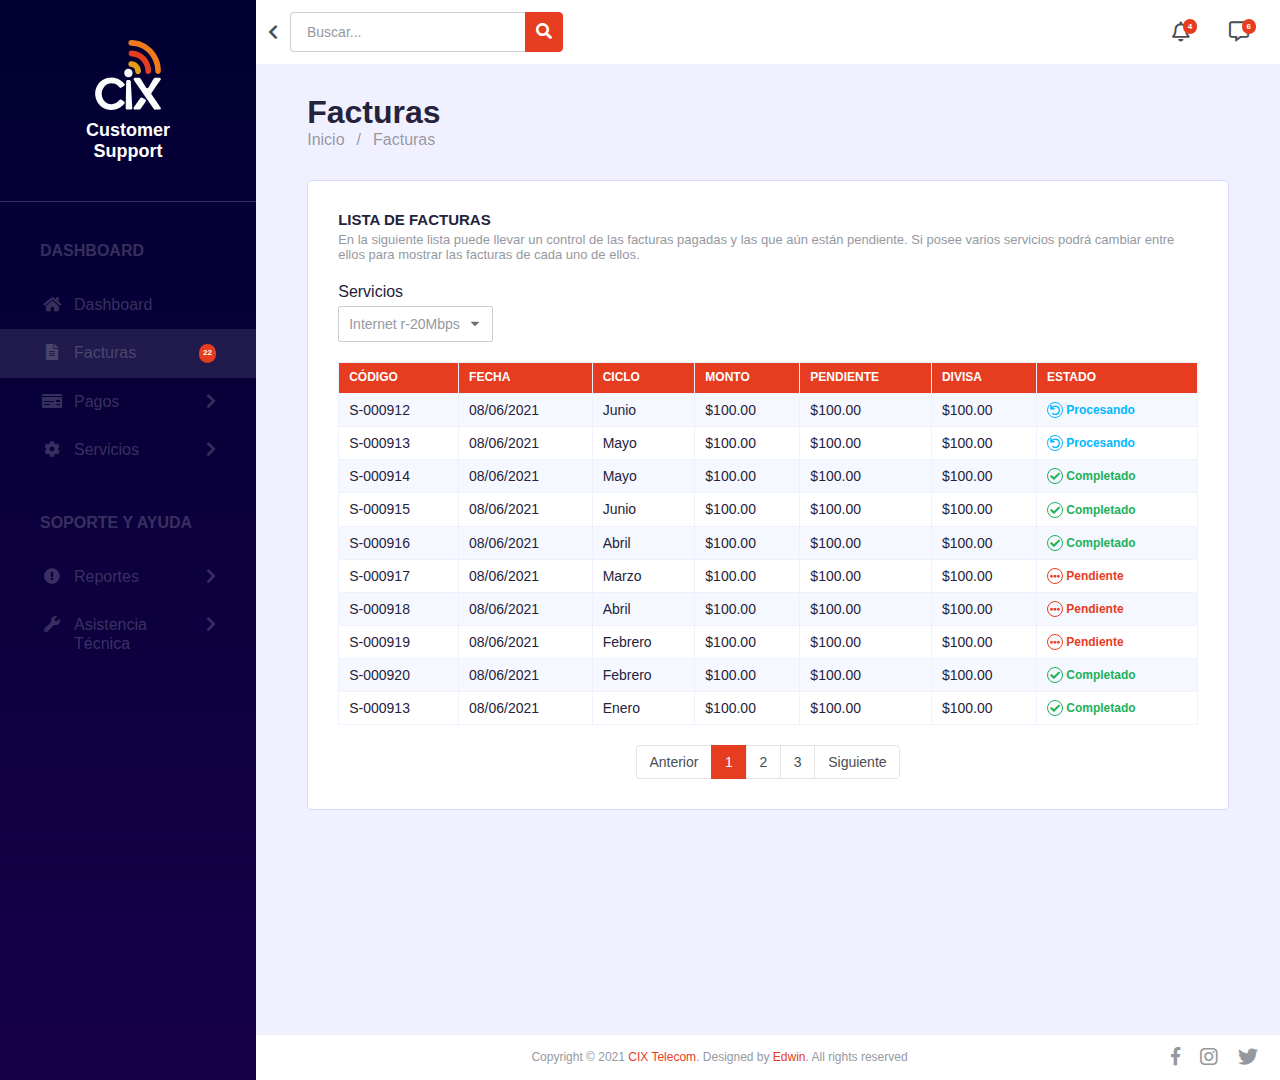
==== commit 20265098: "Menu y otras weas" ====
--- a/facturas/index.html
+++ b/facturas/index.html
@@ -34,19 +34,182 @@
 
 				<div class="navbar-end">
 					<div class="buttons">
-						<a href="javascript:0;" class="button is-icon">
-							<i class="far fa-bell"></i>
-							<span class="label is-floating">4</span>
-						</a>
-						<a href="javascript:0;" class="button is-icon">
-							<i class="far fa-comment-alt"></i>
-							<span class="label is-floating">6</span>
-						</a>
-					</div>
-
-					<button type="button" class="button is-icon menu">
-						<i class="fas fa-stream"></i>
-					</button>
+						<div class="dropdown">
+							<button type="button" class="button is-icon dropdown-toggle">
+								<i class="far fa-bell"></i>
+								<span class="label is-floating">4</span>
+							</button>
+
+							<div class="dropdown-menu">
+								<a class="dropdown-item" href="javascript:0;">
+									<div class="icon">
+										<img src="/assets/images/avatar.jpg">
+									</div>
+
+									<div class="content">
+										<span class="title">Nuevo mensaje de Víctor</span>
+										<span class="subtitle">Hoy a las 10:27 am</span>
+									</div>
+								</a>
+
+								<a class="dropdown-item" href="javascript:0;">
+									<div class="icon">
+										<i class="fas fa-file-alt"></i>
+									</div>
+
+									<div class="content">
+										<span class="title">Tienes nuevas facturas</span>
+										<span class="subtitle">Ayer a las 7:15 am</span>
+									</div>
+								</a>
+
+								<a class="dropdown-item" href="javascript:0;">
+									<div class="icon">
+										<i class="fas fa-money-check"></i>
+									</div>
+
+									<div class="content">
+										<span class="title">Pago aprobado</span>
+										<span class="subtitle">Ayer a las 11:29 am</span>
+									</div>
+								</a>
+							</div>
+						</div>
+
+						<div class="dropdown">
+							<button type="button" class="button is-icon dropdown-toggle">
+								<i class="far fa-comment-alt"></i>
+								<span class="label is-floating">6</span>
+							</button>
+
+							<div class="dropdown-menu">
+								<a class="dropdown-item" href="javascript:0;">
+									<div class="icon">
+										<img src="/assets/images/avatar.jpg">
+									</div>
+
+									<div class="content">
+										<span class="title">Nuevo mensaje de Víctor</span>
+										<span class="subtitle">Hoy a las 10:27 am</span>
+									</div>
+								</a>
+
+								<a class="dropdown-item" href="javascript:0;">
+									<div class="icon">
+										<i class="fas fa-file-alt"></i>
+									</div>
+
+									<div class="content">
+										<span class="title">Tienes nuevas facturas</span>
+										<span class="subtitle">Ayer a las 7:15 am</span>
+									</div>
+								</a>
+
+								<a class="dropdown-item" href="javascript:0;">
+									<div class="icon">
+										<i class="fas fa-money-check"></i>
+									</div>
+
+									<div class="content">
+										<span class="title">Pago aprobado</span>
+										<span class="subtitle">Ayer a las 11:29 am</span>
+									</div>
+								</a>
+							</div>
+						</div>
+					</div>
+
+					<div class="dropdown">
+						<button type="button" class="button is-icon menu dropdown-toggle">
+							<i class="fas fa-stream"></i>
+						</button>
+
+						<div class="dropdown-menu">
+							<div class="tabs">
+								<button type="button" class="button is-icon tab-item is-active" data-tab="notifications">
+									<i class="far fa-bell"></i>
+									<span class="label is-floating">4</span>
+								</button>
+
+								<button type="button" class="button is-icon tab-item" data-tab="messages">
+									<i class="far fa-comment-alt"></i>
+									<span class="label is-floating">6</span>
+								</button>
+							</div>
+
+							<div class="tab-content">
+								<div class="tab-pane is-active" id="notifications">
+									<a class="dropdown-item" href="javascript:0;">
+										<div class="icon">
+											<img src="/assets/images/avatar.jpg">
+										</div>
+
+										<div class="content">
+											<span class="title">Nuevo mensaje de Víctor</span>
+											<span class="subtitle">Hoy a las 10:27 am</span>
+										</div>
+									</a>
+
+									<a class="dropdown-item" href="javascript:0;">
+										<div class="icon">
+											<i class="fas fa-file-alt"></i>
+										</div>
+
+										<div class="content">
+											<span class="title">Tienes nuevas facturas</span>
+											<span class="subtitle">Ayer a las 7:15 am</span>
+										</div>
+									</a>
+
+									<a class="dropdown-item" href="javascript:0;">
+										<div class="icon">
+											<i class="fas fa-money-check"></i>
+										</div>
+
+										<div class="content">
+											<span class="title">Pago aprobado</span>
+											<span class="subtitle">Ayer a las 11:29 am</span>
+										</div>
+									</a>
+								</div>
+
+								<div class="tab-pane" id="messages">
+									<a class="dropdown-item" href="javascript:0;">
+										<div class="icon">
+											<img src="/assets/images/avatar.jpg">
+										</div>
+
+										<div class="content">
+											<span class="title">Nuevo mensaje de Víctor</span>
+											<span class="subtitle">Hoy a las 10:27 am</span>
+										</div>
+									</a>
+
+									<a class="dropdown-item" href="javascript:0;">
+										<div class="icon">
+											<i class="fas fa-file-alt"></i>
+										</div>
+
+										<div class="content">
+											<span class="title">Tienes nuevas facturas</span>
+											<span class="subtitle">Ayer a las 7:15 am</span>
+										</div>
+									</a>
+
+									<a class="dropdown-item" href="javascript:0;">
+										<div class="icon">
+											<i class="fas fa-money-check"></i>
+										</div>
+
+										<div class="content">
+											<span class="title">Pago aprobado</span>
+											<span class="subtitle">Ayer a las 11:29 am</span>
+										</div>
+									</a>
+								</div>
+							</div>
+						</div>
+					</div>
 				</div>
 			</nav>
 		</header>
--- a/assets/css/ccs.css
+++ b/assets/css/ccs.css
@@ -179,9 +179,6 @@
 h6 {
   margin-top: 0;
 }
-ul {
-  list-style: none;
-}
 a {
   color: #E63C1F;
   cursor: pointer;
@@ -703,7 +700,7 @@
   background: #FFFFFF;
   padding: 0.5rem 0.625rem;
   border: 1px solid #cbcdcf;
-  border-radius: 5px;
+  border-radius: 2px;
 }
 .form .field input[type="text"]::placeholder {
   color: #95999f;
@@ -720,7 +717,7 @@
   padding: 0.57rem 2rem 0.57rem 0.625rem;
   width: 100%;
   border: 1px solid #cbcdcf;
-  border-radius: 5px;
+  border-radius: 2px;
   -moz-appearance: none;
   -webkit-appearance: none;
   appearance: none;
@@ -748,7 +745,7 @@
   font-size: 14px;
   font-weight: 450;
   border: 1px solid #cbcdcf;
-  border-radius: 5px;
+  border-radius: 2px;
 }
 .form .field textarea::placeholder {
   color: #95999f;
@@ -776,8 +773,8 @@
   padding: 0.75rem 1.25rem;
   text-align: center;
   border: 1px solid #E63C1F;
-  border-top-right-radius: 5px;
-  border-bottom-right-radius: 5px;
+  border-top-right-radius: 2px;
+  border-bottom-right-radius: 2px;
   transition: color 0.15s ease-in-out, background-color 0.15s ease-in-out, border-color 0.15s ease-in-out, box-shadow 0.15s ease-in-out;
 }
 .form .field .file label i {
@@ -884,7 +881,7 @@
   background: #FFFFFF;
   padding: 0.5rem 0.625rem;
   border: 1px solid #cbcdcf;
-  border-radius: 5px;
+  border-radius: 2px;
 }
 input[type="text"].input::placeholder {
   color: #95999f;
@@ -899,7 +896,7 @@
   font-size: 14px;
   font-weight: 450;
   border: 1px solid #cbcdcf;
-  border-radius: 5px;
+  border-radius: 2px;
 }
 textarea.textarea::placeholder {
   color: #95999f;
@@ -915,7 +912,7 @@
   padding: 0.57rem 2rem 0.57rem 0.625rem;
   width: 100%;
   border: 1px solid #cbcdcf;
-  border-radius: 5px;
+  border-radius: 2px;
   -moz-appearance: none;
   -webkit-appearance: none;
   appearance: none;
@@ -994,6 +991,26 @@
 label + .select {
   margin-top: 5px;
 }
+.searchbar {
+  display: flex;
+}
+.searchbar input.input {
+  padding: 0.625rem 1rem;
+  border-radius: 4px;
+  border-top-right-radius: 0;
+  border-bottom-right-radius: 0;
+  border-right: none;
+}
+.searchbar input::placeholder {
+  font-size: 0.875rem;
+  font-weight: 600;
+}
+.searchbar .button-search {
+  margin-left: -5px;
+  padding: 0.625rem;
+  border-top-left-radius: 0;
+  border-bottom-left-radius: 0;
+}
 .responsive-table {
   width: 100%;
   overflow-x: auto;
@@ -1087,7 +1104,7 @@
   padding: 1.875rem;
   background-color: #FFFFFF;
   border: 1px solid #d7d7ff;
-  border-radius: 10px;
+  border-radius: 4px;
 }
 .box:not(:last-child) {
   margin-bottom: 20px;
@@ -1104,13 +1121,13 @@
   border-top: none;
 }
 .box.is-grouped .box:first-child {
-  border-top-left-radius: 10px;
-  border-top-right-radius: 10px;
+  border-top-left-radius: 4px;
+  border-top-right-radius: 4px;
   border-top: 1px solid #d7d7ff;
 }
 .box.is-grouped .box:last-child {
-  border-bottom-left-radius: 10px;
-  border-bottom-right-radius: 10px;
+  border-bottom-left-radius: 4px;
+  border-bottom-right-radius: 4px;
 }
 .box.is-grouped.is-vertical {
   display: grid;
@@ -1122,7 +1139,7 @@
     grid-auto-flow: row;
   }
   .box.is-grouped.is-vertical .box {
-    border-radius: 10px !important;
+    border-radius: 4px !important;
     border: 1px solid #d7d7ff !important;
   }
 }
@@ -1134,12 +1151,12 @@
   border-right: none;
 }
 .box.is-grouped.is-vertical .box:first-child {
-  border-top-left-radius: 10px;
-  border-bottom-left-radius: 10px;
+  border-top-left-radius: 4px;
+  border-bottom-left-radius: 4px;
 }
 .box.is-grouped.is-vertical .box:last-child {
-  border-top-right-radius: 10px;
-  border-bottom-right-radius: 10px;
+  border-top-right-radius: 4px;
+  border-bottom-right-radius: 4px;
 }
 .info-box {
   background: #F0F0FF;
@@ -1337,7 +1354,7 @@
 .navbar-logo {
   display: none;
 }
-@media screen and (max-width: 425px) {
+@media screen and (max-width: 458px) {
   .navbar-logo {
     display: flex;
   }
@@ -1351,29 +1368,10 @@
   text-transform: capitalize;
   font-weight: 600;
 }
-.navbar .searchbar {
-  display: flex;
-}
-@media screen and (max-width: 425px) {
+@media screen and (max-width: 458px) {
   .navbar .searchbar {
     display: none;
   }
-}
-.navbar .searchbar input.input {
-  padding: 0.625rem 1rem;
-  border-top-right-radius: 0;
-  border-bottom-right-radius: 0;
-  border-right: none;
-}
-.navbar .searchbar input::placeholder {
-  font-size: 0.875rem;
-  font-weight: 600;
-}
-.navbar .searchbar .button-search {
-  margin-left: -5px;
-  padding: 0.625rem;
-  border-top-left-radius: 0;
-  border-bottom-left-radius: 0;
 }
 .navbar .buttons {
   display: grid;
@@ -1381,7 +1379,7 @@
   grid-auto-flow: column;
   grid-template-columns: auto;
 }
-@media screen and (max-width: 425px) {
+@media screen and (max-width: 458px) {
   .navbar-end .buttons {
     display: none;
   }
@@ -1419,7 +1417,7 @@
 .panel {
   background-color: #FFFFFF;
   border: 1px solid #d7d7ff;
-  border-radius: 10px;
+  border-radius: 4px;
 }
 .panel-head {
   padding: 1.6rem;
@@ -1538,14 +1536,16 @@
   align-items: center;
   background: #E63C1F;
   color: #FFFFFF;
+  font-size: 14px;
+  font-weight: 700;
   padding: 0.625rem 0.938rem;
   transition: color 0.15s ease-in-out, background-color 0.15s ease-in-out, border-color 0.15s ease-in-out, box-shadow 0.15s ease-in-out;
 }
-.accordion-item .accordion-head i {
+.accordion-item .accordion-head .icon {
   font-size: 0.625rem;
   font-style: normal;
 }
-.accordion-item .accordion-head i::before {
+.accordion-item .accordion-head .icon::before {
   font-family: "Font Awesome 5 Free";
   font-weight: 900;
   content: "\f067";
@@ -1558,8 +1558,23 @@
 .accordion-item .accordion-content {
   display: none;
   padding: 1.25rem 0.938rem;
+  font-size: 13px;
   border-left: 1px solid #d7d7ff;
   border-right: 1px solid #d7d7ff;
+  grid-template-columns: 1fr;
+  grid-gap: 10px;
+}
+.accordion-item .accordion-content img {
+  width: 100%;
+}
+.accordion-item .accordion-content ul li {
+  margin-left: 0.938rem;
+}
+.accordion-item .accordion-content ul li ul {
+  margin-top: 10px;
+}
+.accordion-item .accordion-content ul li + li {
+  margin-top: 5px;
 }
 .accordion-item.is-active {
   border-bottom: none;
@@ -1577,7 +1592,94 @@
   content: "\f068";
 }
 .accordion-item.is-active .accordion-content {
+  display: grid;
+  animation: fadeIn linear 0.2s;
+}
+@keyframes fadeIn {
+  from {
+    opacity: 0;
+  }
+  to {
+    opacity: 1;
+  }
+}
+.dropdown {
+  position: relative;
+}
+.dropdown-menu {
+  display: none;
+  position: absolute;
+  top: 40px;
+  right: 0;
+  width: 18.75rem;
+  background-color: #FFFFFF;
+  box-shadow: 0px 5px 30px 0px rgba(0, 0, 0, 0.2);
+  border-radius: 4px;
+}
+.dropdown-menu.is-active {
   display: block;
+}
+.dropdown-menu .tabs .tab-item {
+  border-bottom-left-radius: 0;
+}
+.dropdown-menu .tabs .tab-item i {
+  margin-left: 15px;
+  font-size: 1.563rem;
+}
+.dropdown-menu .tabs .tab-item i + span {
+  top: -15px;
+}
+.dropdown-menu .tabs .tab-item.is-active {
+  color: #FFFFFF;
+}
+.dropdown-menu .tabs .tab-item.is-active .label {
+  background: #FFFFFF;
+  color: #E63C1F;
+}
+.dropdown-menu .tabs .tab-item:last-child {
+  border-bottom-right-radius: 0;
+}
+.dropdown-menu .tabs + .tab-content {
+  margin-top: 0;
+}
+.dropdown-item {
+  display: flex;
+  padding: 1rem;
+  color: #25233C;
+  border-bottom: 1px solid #d7d7ff;
+  align-items: center;
+}
+.dropdown-item .icon {
+  min-width: 41px;
+  text-align: center;
+}
+.dropdown-item .icon img {
+  display: block;
+  width: 35px;
+  height: 35px;
+  border-radius: 10%;
+  margin: 0 auto;
+}
+.dropdown-item .icon i {
+  font-size: 1.625rem;
+  color: #E63C1F;
+}
+.dropdown-item .content {
+  display: flex;
+  flex-flow: column;
+  flex-grow: 1;
+  margin-left: 10px;
+}
+.dropdown-item .content .title {
+  font-size: 0.813rem;
+  font-weight: 500;
+}
+.dropdown-item .content .subtitle {
+  font-size: 0.75rem;
+  font-weight: 300;
+}
+.dropdown-item:last-child {
+  border-bottom: none;
 }
 .section {
   padding: 1rem 1.5rem;
@@ -1615,6 +1717,7 @@
   grid-area: sidebar;
   background-color: #010032;
   background-image: linear-gradient(#010032, #160048);
+  animation: slideLeft 0.2s ease;
 }
 .wrapper .sidebar #close-sidebar {
   color: rgba(255, 255, 255, 0.2);
@@ -1664,6 +1767,9 @@
   color: rgba(255, 255, 255, 0.2);
   padding: 15px 40px;
 }
+.wrapper .sidebar .sidenav-collapse-item-header i:last-child {
+  transition: all 0.2s ease-out;
+}
 .wrapper .sidebar .sidenav-collapse-item-header:hover {
   background-color: rgba(255, 255, 255, 0.1);
 }
@@ -1714,12 +1820,12 @@
 .wrapper .sidebar .sidenav-item.is-active {
   background-color: rgba(255, 255, 255, 0.1);
 }
-.wrapper .content {
+.wrapper > .content {
   margin-top: 30px;
   margin-bottom: 30px;
   grid-area: content;
 }
-.wrapper .footer {
+.wrapper > .footer {
   grid-area: footer;
   background-color: #FFFFFF;
   display: grid;
@@ -1732,31 +1838,39 @@
   text-align: center;
 }
 @media screen and (max-width: 425px) {
-  .wrapper .footer {
+  .wrapper > .footer {
     grid-template-columns: 1fr;
     padding: 18px 0 18px 0;
   }
-  .wrapper .footer p {
+  .wrapper > .footer p {
     padding: 0 12px 18px 12px;
   }
-  .wrapper .footer .social {
+  .wrapper > .footer .social {
     margin-right: 0 !important;
     justify-content: center;
     padding-top: 18px;
     border-top: 1px solid #e1e1ff;
   }
 }
-.wrapper .footer .social {
+.wrapper > .footer .social {
   display: grid;
   grid-auto-flow: column;
   grid-gap: 20px;
   margin-right: 10px;
 }
-.wrapper .footer .social a i {
+.wrapper > .footer .social a i {
   color: #95999f;
 }
-.wrapper .footer .social a i.fab.fa-facebook-f {
+.wrapper > .footer .social a i.fab.fa-facebook-f {
   font-size: 18px;
+}
+@keyframes slideLeft {
+  0% {
+    transform: translateX(-100%);
+  }
+  100% {
+    transform: translateX(0%);
+  }
 }
 .d-flex {
   display: flex;
@@ -1803,6 +1917,9 @@
   overflow: hidden;
   white-space: nowrap;
   text-overflow: ellipsis;
+}
+.text-center {
+  text-align: center;
 }
 .is-marginless {
   margin: 0;
@@ -2041,3 +2158,241 @@
 #accept {
   display: none;
 }
+.chat-head {
+  display: flex;
+  justify-content: space-between;
+  align-items: center;
+  padding: 1.2rem 1.875rem;
+  background-color: #FFFFFF;
+  border: 1px solid #d7d7ff;
+  border-top-left-radius: 4px;
+  border-top-right-radius: 4px;
+}
+.chat-head .start {
+  display: flex;
+}
+.chat-head .start .avatar {
+  margin-right: 20px;
+}
+.chat-head .start .avatar img {
+  display: block;
+  width: 45px;
+  height: 45px;
+  border-radius: 50%;
+}
+.chat-head .start .info {
+  display: flex;
+  flex-flow: column;
+  justify-content: space-around;
+  font-size: 15px;
+}
+.chat-head .start .info .fullname {
+  color: #95999f;
+  font-weight: 700;
+}
+.chat-head .start .info .status {
+  display: flex;
+  align-items: center;
+  color: #95999f;
+}
+.chat-head .start .info .status i {
+  color: #1CB15B;
+  font-size: 10px;
+  margin-right: 5px;
+}
+.chat-content {
+  display: flex;
+  flex-flow: column;
+  align-items: flex-end;
+  padding: 1rem 1.875rem;
+  border: 1px solid #d7d7ff;
+  border-top: none;
+  background-color: #FFFFFF;
+}
+.chat-content .message + .message {
+  margin-top: 10px;
+}
+.chat-content .message.is-to {
+  max-width: 90%;
+}
+.chat-content .message.is-to .text {
+  position: relative;
+  background: #f0f0ff;
+  padding: 0.938rem 1.25rem;
+  font-size: 0.938rem;
+  font-weight: 300;
+  border-radius: 4px;
+}
+.chat-content .message.is-to .text::after {
+  content: " ";
+  position: absolute;
+  top: 50%;
+  left: 100%;
+  /* To the left of the tooltip */
+  margin-top: -8px;
+  border-width: 8px;
+  border-style: solid;
+  border-color: transparent transparent transparent #f0f0ff;
+}
+.chat-content .message.is-from {
+  display: flex;
+  align-self: start;
+}
+.chat-content .message.is-from .avatar {
+  margin-right: 20px;
+}
+.chat-content .message.is-from .avatar img {
+  display: block;
+  width: 45px;
+  height: 45px;
+  border-radius: 10%;
+}
+.chat-content .message.is-from .text {
+  position: relative;
+  background: rgba(230, 60, 31, 0.2);
+  padding: 0.938rem 1.25rem;
+  font-size: 0.938rem;
+  font-weight: 300;
+  border-radius: 4px;
+}
+.chat-content .message.is-from .text::after {
+  content: " ";
+  position: absolute;
+  top: 50%;
+  right: 100%;
+  /* To the left of the tooltip */
+  margin-top: -8px;
+  border-width: 8px;
+  border-style: solid;
+  border-color: transparent rgba(230, 60, 31, 0.2) transparent transparent;
+}
+.chat-content .date {
+  background: rgba(230, 60, 31, 0.5);
+  color: #FFFFFF;
+  padding: 0.2rem 0.5rem;
+  font-size: 0.75rem;
+  font-weight: 300;
+  margin: 0 auto 1rem auto;
+  border-radius: 4px;
+}
+.chat-content .alert {
+  text-align: center;
+  width: 100%;
+  margin: 0.625rem 0;
+  font-size: 0.938rem;
+  font-weight: 300;
+  color: #E63C1F;
+}
+.chat-foot {
+  display: flex;
+  padding: 1rem 1.875rem;
+  background-color: #FFFFFF;
+  border: 1px solid #d7d7ff;
+  border-top: none;
+  border-bottom-left-radius: 4px;
+  border-bottom-right-radius: 4px;
+}
+.chat-foot input {
+  width: 100%;
+  border: none;
+  margin: 0 1.875rem;
+  font-size: 0.938rem;
+}
+.chat-foot button i {
+  color: #7b8086;
+}
+.content-discussions {
+  display: flex;
+}
+@media screen and (max-width: 768px) {
+  .content-discussions {
+    position: fixed;
+    top: 20%;
+    right: 0;
+    margin-left: 20px;
+  }
+  .content-discussions .toggle-discussions {
+    display: block;
+  }
+  .content-discussions .discussions {
+    display: none;
+  }
+  .content-discussions .discussions.is-active {
+    display: block;
+    border-top-right-radius: 0;
+    border-bottom-right-radius: 0;
+    margin-right: -1px;
+  }
+}
+.toggle-discussions {
+  display: none;
+  height: 37px;
+  border-top-left-radius: 30px;
+  border-bottom-left-radius: 30px;
+  border: 1px solid #d7d7ff;
+  background: white;
+  padding: 10px 10px 10px 15px;
+  border-right: none;
+  margin-right: -1px;
+  margin-top: 15px;
+  position: relative;
+}
+.discussions {
+  width: 100%;
+  height: max-content;
+  background-color: #FFFFFF;
+  border: 1px solid #d7d7ff;
+  border-radius: 4px;
+}
+.discussions-head {
+  padding: 1.6rem;
+  border-bottom: 1px solid #d7d7ff;
+}
+.discussions-item {
+  display: flex;
+  padding: 1rem;
+  color: #25233C;
+  border-bottom: 1px solid #d7d7ff;
+}
+.discussions-item .avatar {
+  margin-right: 20px;
+}
+.discussions-item .avatar img {
+  display: block;
+  width: 35px;
+  height: 35px;
+  border-radius: 10%;
+}
+.discussions-item .sender {
+  width: 100%;
+}
+.discussions-item .sender .start {
+  display: flex;
+  justify-content: space-between;
+}
+.discussions-item .sender .start .fullname {
+  font-size: 0.875rem;
+  font-weight: 500;
+}
+.discussions-item .sender .start .status {
+  font-size: 0.75rem;
+  font-weight: 300;
+}
+.discussions-item .sender .end p {
+  font-size: 0.875rem;
+  font-weight: 300;
+}
+.discussions-item:last-child {
+  border-bottom: none;
+}
+.discussions-item.is-active {
+  background: #f5f5ff;
+}
+.discussions .alert {
+  padding: 1rem 1.6rem;
+  color: #E63C1F;
+  font-size: 0.938rem;
+  text-align: center;
+  text-transform: uppercase;
+  border-bottom: 1px solid #d7d7ff;
+}
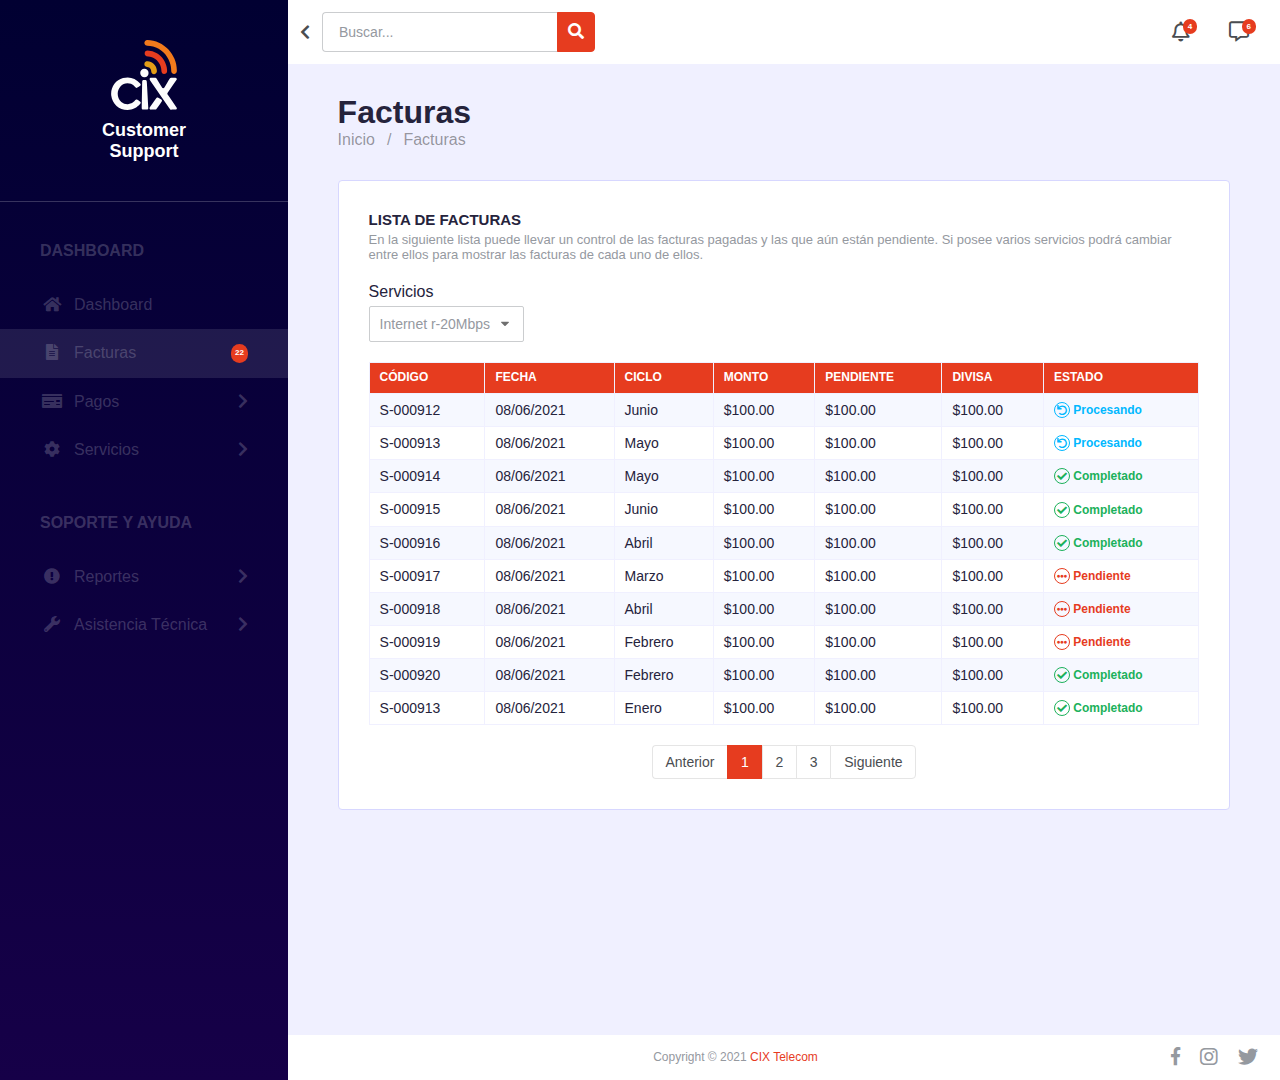
==== commit 42ed8302: "Acciones para el sidebar" ====
--- a/facturas/index.html
+++ b/facturas/index.html
@@ -8,6 +8,8 @@
     <link rel="stylesheet" type="text/css" href="/assets/css/fontawesome.min.css">
 </head>
 <body>
+	<div id="overlay-bg"></div>
+
     <div class="wrapper">
 		<header class="header">
 			<nav class="navbar">
@@ -499,7 +501,7 @@
 		</main>
 
 		<footer class="footer">
-			<p>Copyright © 2021 <a href="https://cixtelecom.net">CIX Telecom</a>. Designed by <a href="">Edwin</a>. All rights reserved</p>
+			<p>Copyright © 2021 <a href="https://cixtelecom.net">CIX Telecom</a>
 
 			<div class="social">
 				<a href="javascript:0;" class="button is-icon">
--- a/assets/css/ccs.css
+++ b/assets/css/ccs.css
@@ -1684,6 +1684,20 @@
 .section {
   padding: 1rem 1.5rem;
 }
+body.not-scroll-y {
+  overflow-y: hidden;
+}
+#overlay-bg {
+  display: none;
+  position: fixed;
+  background: rgba(0, 0, 0, 0.4);
+  width: 100%;
+  height: 100vh;
+  z-index: 2000;
+}
+#overlay-bg.is-active {
+  display: block;
+}
 .wrapper {
   display: grid;
   grid-template-columns: 1fr 4fr;
@@ -1715,6 +1729,7 @@
 }
 .wrapper .sidebar {
   grid-area: sidebar;
+  width: 18rem;
   background-color: #010032;
   background-image: linear-gradient(#010032, #160048);
   animation: slideLeft 0.2s ease;
@@ -1730,7 +1745,7 @@
     display: none;
     position: fixed;
     overflow-y: auto;
-    height: 100%;
+    height: 100vh;
     z-index: 99999;
   }
 }
@@ -1753,6 +1768,7 @@
   margin-top: 10px;
 }
 .wrapper .sidebar .sidenav {
+  margin-bottom: 40px;
   border-top: 1px solid rgba(255, 255, 255, 0.2);
 }
 .wrapper .sidebar .sidenav .heading {
@@ -1909,6 +1925,14 @@
 .subtitle {
   font-size: 13px;
   color: #95999f;
+}
+.display-1 {
+  font-size: 2em;
+}
+@media screen and (max-width: 425px) {
+  .display-1 {
+    font-size: 1.6em;
+  }
 }
 .text-uppercase {
   text-transform: uppercase;
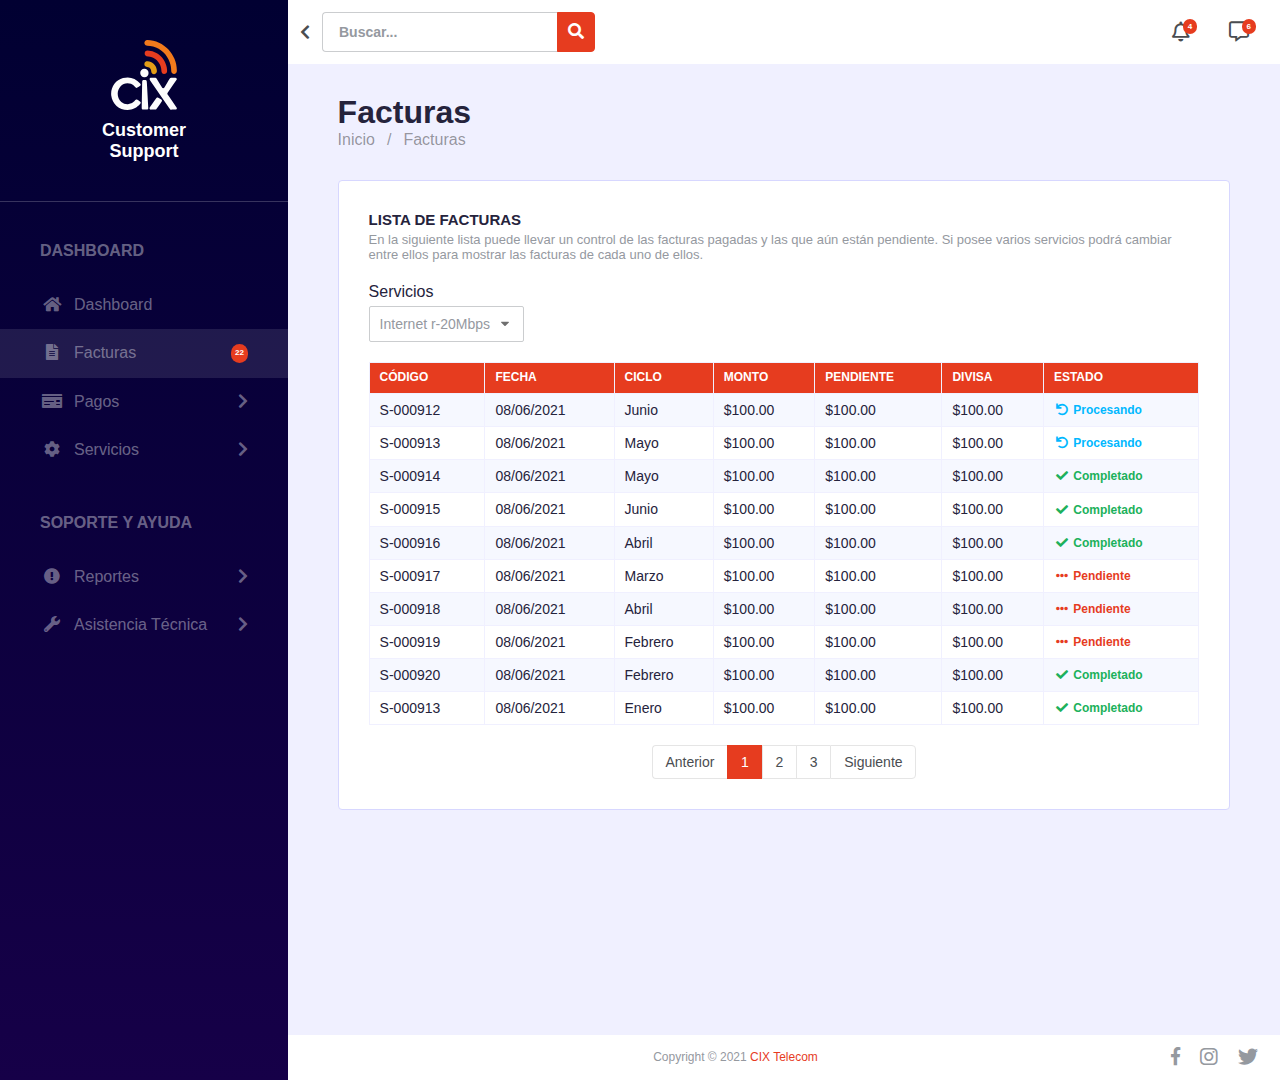
==== commit 5889b37a: "Cambios en el menu y sidebar" ====
--- a/facturas/index.html
+++ b/facturas/index.html
@@ -6,6 +6,7 @@
     <meta name="viewport" content="width=device-width, initial-scale=1">
     <link rel="stylesheet" type="text/css" href="/assets/css/ccs.css">
     <link rel="stylesheet" type="text/css" href="/assets/css/fontawesome.min.css">
+    <link rel="shortcut icon" href="/favicon.svg" type="image/x-icon">
 </head>
 <body>
 	<div id="overlay-bg"></div>
@@ -123,7 +124,7 @@
 
 					<div class="dropdown">
 						<button type="button" class="button is-icon menu dropdown-toggle">
-							<i class="fas fa-stream"></i>
+							<i class="fas fa-ellipsis-v"></i>
 						</button>
 
 						<div class="dropdown-menu">
--- a/assets/css/ccs.css
+++ b/assets/css/ccs.css
@@ -155,6 +155,14 @@
 [hidden] {
   display: none;
 }
+@font-face {
+  font-family: 'Montserrat';
+  font-style: normal;
+  font-weight: 400;
+  src: url(../../fonts/Montserrat-Regular.ttf) format('ttf');
+  unicode-range: U+0000-00FF, U+0131, U+0152-0153, U+02BB-02BC, U+02C6, U+02DA, U+02DC, U+2000-206F, U+2074, U+20AC, U+2122, U+2191, U+2193, U+2212, U+2215, U+FEFF, U+FFFD;
+  font-display: swap;
+}
 *,
 *::after,
 *::before {
@@ -696,17 +704,17 @@
   display: flex;
   flex-flow: column;
 }
-.form .field input[type="text"] {
+.form .field input {
   background: #FFFFFF;
   padding: 0.5rem 0.625rem;
   border: 1px solid #cbcdcf;
   border-radius: 2px;
 }
-.form .field input[type="text"]::placeholder {
+.form .field input::placeholder {
   color: #95999f;
   font-weight: 500;
 }
-.form .field input[type="text"]:focus {
+.form .field input:focus {
   border-color: #95999f;
 }
 .form .field select {
@@ -869,7 +877,7 @@
 .form .field label.switch .slider.round:before {
   border-radius: 50%;
 }
-.form .field label + input[type="text"],
+.form .field label + input,
 .form .field label + label,
 .form .field label + select,
 .form .field label + textarea,
@@ -877,17 +885,17 @@
 .form .field label + .has-icon {
   margin-top: 5px;
 }
-input[type="text"].input {
+input.input {
   background: #FFFFFF;
   padding: 0.5rem 0.625rem;
   border: 1px solid #cbcdcf;
   border-radius: 2px;
 }
-input[type="text"].input::placeholder {
+input.input::placeholder {
   color: #95999f;
   font-weight: 500;
 }
-input[type="text"].input:focus {
+input.input:focus {
   border-color: #95999f;
 }
 textarea.textarea {
@@ -993,6 +1001,7 @@
 }
 .searchbar {
   display: flex;
+  justify-content: center;
 }
 .searchbar input.input {
   padding: 0.625rem 1rem;
@@ -1043,7 +1052,6 @@
   }
   .table td .icon {
     display: block;
-    width: fit-content;
     margin: 0 auto 5px auto;
   }
 }
@@ -1055,7 +1063,6 @@
   color: #4A4D51;
 }
 .table td i.icon {
-  font-size: 10px;
   padding: 2px;
   border-radius: 50%;
 }
@@ -1070,26 +1077,14 @@
 .table td.is-primary {
   color: #FDA942;
 }
-.table td.is-primary i.icon {
-  border: 1px solid #FDA942;
-}
 .table td.is-info {
   color: #01B8FF;
 }
-.table td.is-info i.icon {
-  border: 1px solid #01B8FF;
-}
 .table td.is-danger {
   color: #E63C1F;
 }
-.table td.is-danger i.icon {
-  border: 1px solid #E63C1F;
-}
 .table td.is-success {
   color: #1CB15B;
-}
-.table td.is-success i.icon {
-  border: 1px solid #1CB15B;
 }
 .table td.is-dark {
   color: #25233C;
@@ -1320,11 +1315,14 @@
 }
 .navbar {
   background-color: #FFFFFF;
-  padding: 0.75rem;
+  padding: 0.75rem 0;
   display: flex;
   justify-content: space-between;
   align-items: center;
 }
+.navbar .dropdown {
+  z-index: 6;
+}
 .navbar .menu {
   display: none;
 }
@@ -1332,11 +1330,16 @@
   display: flex;
 }
 .navbar #toggle-sidebar {
-  margin-right: 0.75rem;
+  padding: 0 0.75rem;
 }
 .navbar #toggle-sidebar i {
   font-size: 1rem;
   font-style: normal;
+}
+@media screen and (max-width: 425px) {
+  .navbar #toggle-sidebar i {
+    font-size: 1.25rem;
+  }
 }
 .navbar #toggle-sidebar i::before {
   font-family: "Font Awesome 5 Free";
@@ -1348,8 +1351,18 @@
     content: "\f054";
   }
 }
+@media screen and (max-width: 425px) {
+  .navbar #toggle-sidebar i::before {
+    content: "\f0c9";
+  }
+}
 .navbar #toggle-sidebar.is-active i::before {
   content: "\f054";
+}
+@media screen and (max-width: 425px) {
+  .navbar #toggle-sidebar.is-active i::before {
+    content: "\f0c9";
+  }
 }
 .navbar-logo {
   display: none;
@@ -1378,6 +1391,9 @@
   grid-gap: 20px;
   grid-auto-flow: column;
   grid-template-columns: auto;
+}
+.navbar-end {
+  padding-right: 0.75rem;
 }
 @media screen and (max-width: 458px) {
   .navbar-end .buttons {
@@ -1684,19 +1700,23 @@
 .section {
   padding: 1rem 1.5rem;
 }
-body.not-scroll-y {
-  overflow-y: hidden;
-}
-#overlay-bg {
-  display: none;
-  position: fixed;
-  background: rgba(0, 0, 0, 0.4);
-  width: 100%;
-  height: 100vh;
-  z-index: 2000;
-}
-#overlay-bg.is-active {
-  display: block;
+@media screen and (max-width: 1024px) {
+  body.not-scroll-y {
+    overflow-y: hidden;
+  }
+}
+@media screen and (max-width: 1024px) {
+  #overlay-bg {
+    display: none;
+    position: fixed;
+    background: rgba(0, 0, 0, 0.4);
+    width: 100%;
+    height: 100vh;
+    z-index: 2000;
+  }
+  #overlay-bg.is-active {
+    display: block;
+  }
 }
 .wrapper {
   display: grid;
@@ -1735,10 +1755,12 @@
   animation: slideLeft 0.2s ease;
 }
 .wrapper .sidebar #close-sidebar {
-  color: rgba(255, 255, 255, 0.2);
-  position: absolute;
-  top: 40px;
-  right: 15px;
+  display: none;
+}
+@media screen and (max-width: 425px) {
+  .wrapper .sidebar #close-sidebar i::before {
+    content: "\f00d";
+  }
 }
 @media screen and (max-width: 1024px) {
   .wrapper .sidebar {
@@ -1748,6 +1770,13 @@
     height: 100vh;
     z-index: 99999;
   }
+  .wrapper .sidebar #close-sidebar {
+    display: block;
+    color: rgba(255, 255, 255, 0.4);
+    position: absolute;
+    top: 40px;
+    right: 15px;
+  }
 }
 .wrapper .sidebar-brand {
   display: flex;
@@ -1768,19 +1797,19 @@
   margin-top: 10px;
 }
 .wrapper .sidebar .sidenav {
-  margin-bottom: 40px;
+  margin-bottom: 60px;
   border-top: 1px solid rgba(255, 255, 255, 0.2);
 }
 .wrapper .sidebar .sidenav .heading {
   margin: 40px 0 20px 40px;
-  color: rgba(255, 255, 255, 0.2);
+  color: rgba(255, 255, 255, 0.4);
   font-weight: 800;
   text-transform: uppercase;
 }
 .wrapper .sidebar .sidenav-collapse-item-header {
   cursor: pointer;
   display: flex;
-  color: rgba(255, 255, 255, 0.2);
+  color: rgba(255, 255, 255, 0.4);
   padding: 15px 40px;
 }
 .wrapper .sidebar .sidenav-collapse-item-header i:last-child {
@@ -1816,7 +1845,7 @@
 .wrapper .sidebar .sidenav-item {
   cursor: pointer;
   display: flex;
-  color: rgba(255, 255, 255, 0.2);
+  color: rgba(255, 255, 255, 0.4);
   padding: 15px 40px;
 }
 .wrapper .sidebar .sidenav-item-icon {
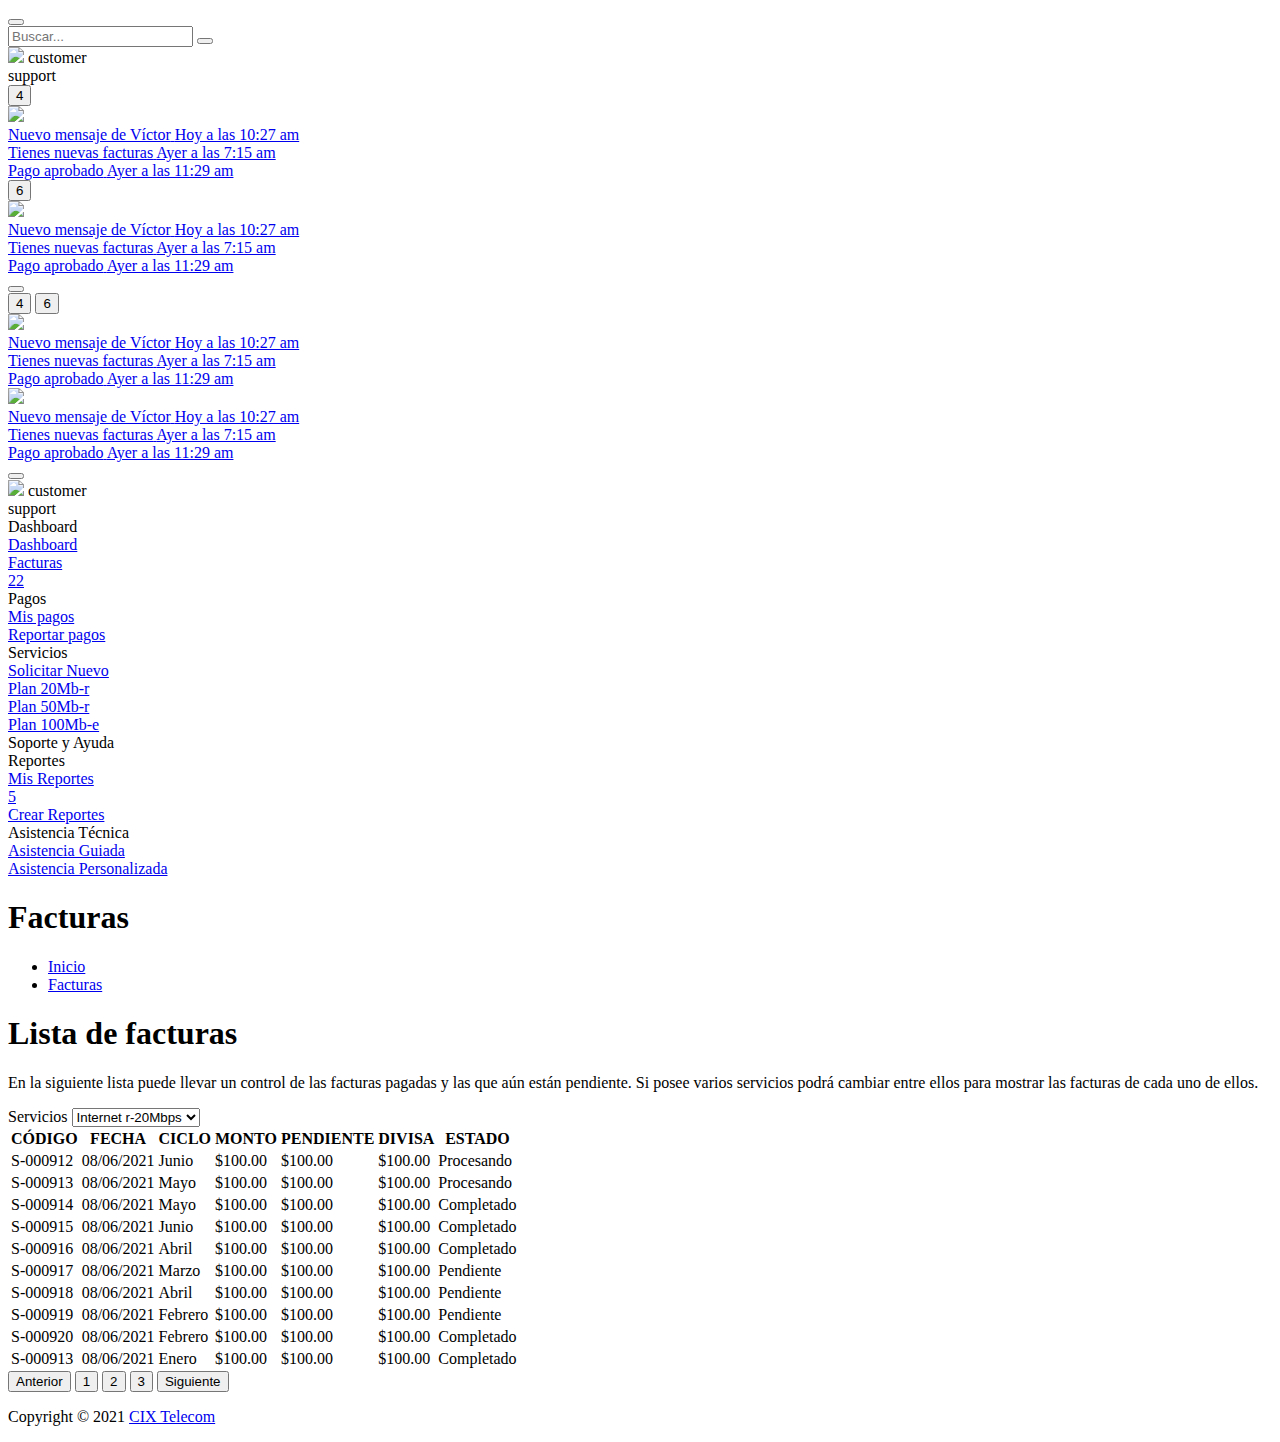
==== commit 8deda6c7: "Se han cambiado las rutas de los recursos para gh-pages" ====
--- a/facturas/index.html
+++ b/facturas/index.html
@@ -4,9 +4,9 @@
     <meta charset="UTF-8">
     <title>Cix Customer Support | Facturas</title>
     <meta name="viewport" content="width=device-width, initial-scale=1">
-    <link rel="stylesheet" type="text/css" href="/assets/css/ccs.css">
-    <link rel="stylesheet" type="text/css" href="/assets/css/fontawesome.min.css">
-    <link rel="shortcut icon" href="/favicon.svg" type="image/x-icon">
+    <link rel="stylesheet" type="text/css" href="/template-ccs/assets/css/ccs.css">
+    <link rel="stylesheet" type="text/css" href="/template-ccs/assets/css/fontawesome.min.css">
+    <link rel="shortcut icon" href="/template-ccs/favicon.svg" type="image/x-icon">
 </head>
 <body>
 	<div id="overlay-bg"></div>
@@ -26,7 +26,7 @@
 				</div>
 
 				<div class="navbar-logo">
-					<img src="/assets/images/logo-black.svg">
+					<img src="/template-ccs/assets/images/logo-black.svg">
 	
 					<span class="title">
 						customer
@@ -44,9 +44,9 @@
 							</button>
 
 							<div class="dropdown-menu">
-								<a class="dropdown-item" href="javascript:0;">
+								<a class="dropdown-item" href="javascript:void(0);">
 									<div class="icon">
-										<img src="/assets/images/avatar.jpg">
+										<img src="/template-ccs/assets/images/avatar.jpg">
 									</div>
 
 									<div class="content">
@@ -55,7 +55,7 @@
 									</div>
 								</a>
 
-								<a class="dropdown-item" href="javascript:0;">
+								<a class="dropdown-item" href="javascript:void(0);">
 									<div class="icon">
 										<i class="fas fa-file-alt"></i>
 									</div>
@@ -66,7 +66,7 @@
 									</div>
 								</a>
 
-								<a class="dropdown-item" href="javascript:0;">
+								<a class="dropdown-item" href="javascript:void(0);">
 									<div class="icon">
 										<i class="fas fa-money-check"></i>
 									</div>
@@ -86,9 +86,9 @@
 							</button>
 
 							<div class="dropdown-menu">
-								<a class="dropdown-item" href="javascript:0;">
+								<a class="dropdown-item" href="javascript:void(0);">
 									<div class="icon">
-										<img src="/assets/images/avatar.jpg">
+										<img src="/template-ccs/assets/images/avatar.jpg">
 									</div>
 
 									<div class="content">
@@ -97,7 +97,7 @@
 									</div>
 								</a>
 
-								<a class="dropdown-item" href="javascript:0;">
+								<a class="dropdown-item" href="javascript:void(0);">
 									<div class="icon">
 										<i class="fas fa-file-alt"></i>
 									</div>
@@ -108,7 +108,7 @@
 									</div>
 								</a>
 
-								<a class="dropdown-item" href="javascript:0;">
+								<a class="dropdown-item" href="javascript:void(0);">
 									<div class="icon">
 										<i class="fas fa-money-check"></i>
 									</div>
@@ -142,9 +142,9 @@
 
 							<div class="tab-content">
 								<div class="tab-pane is-active" id="notifications">
-									<a class="dropdown-item" href="javascript:0;">
+									<a class="dropdown-item" href="javascript:void(0);">
 										<div class="icon">
-											<img src="/assets/images/avatar.jpg">
+											<img src="/template-ccs/assets/images/avatar.jpg">
 										</div>
 
 										<div class="content">
@@ -153,7 +153,7 @@
 										</div>
 									</a>
 
-									<a class="dropdown-item" href="javascript:0;">
+									<a class="dropdown-item" href="javascript:void(0);">
 										<div class="icon">
 											<i class="fas fa-file-alt"></i>
 										</div>
@@ -164,7 +164,7 @@
 										</div>
 									</a>
 
-									<a class="dropdown-item" href="javascript:0;">
+									<a class="dropdown-item" href="javascript:void(0);">
 										<div class="icon">
 											<i class="fas fa-money-check"></i>
 										</div>
@@ -177,9 +177,9 @@
 								</div>
 
 								<div class="tab-pane" id="messages">
-									<a class="dropdown-item" href="javascript:0;">
+									<a class="dropdown-item" href="javascript:void(0);">
 										<div class="icon">
-											<img src="/assets/images/avatar.jpg">
+											<img src="/template-ccs/assets/images/avatar.jpg">
 										</div>
 
 										<div class="content">
@@ -188,7 +188,7 @@
 										</div>
 									</a>
 
-									<a class="dropdown-item" href="javascript:0;">
+									<a class="dropdown-item" href="javascript:void(0);">
 										<div class="icon">
 											<i class="fas fa-file-alt"></i>
 										</div>
@@ -199,7 +199,7 @@
 										</div>
 									</a>
 
-									<a class="dropdown-item" href="javascript:0;">
+									<a class="dropdown-item" href="javascript:void(0);">
 										<div class="icon">
 											<i class="fas fa-money-check"></i>
 										</div>
@@ -223,7 +223,7 @@
 			</button>
 
 			<div class="sidebar-brand">
-				<img src="/assets/images/logo-white.svg">
+				<img src="/template-ccs/assets/images/logo-white.svg">
 
 				<span class="title">
 					customer
@@ -505,19 +505,19 @@
 			<p>Copyright © 2021 <a href="https://cixtelecom.net">CIX Telecom</a>
 
 			<div class="social">
-				<a href="javascript:0;" class="button is-icon">
+				<a href="javascript:void(0);" class="button is-icon">
 					<i class="fab fa-facebook-f"></i>
 				</a>
-				<a href="javascript:0;" class="button is-icon">
+				<a href="javascript:void(0);" class="button is-icon">
 					<i class="fab fa-instagram"></i>
 				</a>
-				<a href="javascript:0;" class="button is-icon">
+				<a href="javascript:void(0);" class="button is-icon">
 					<i class="fab fa-twitter"></i>
 				</a>
 			</div>
 		</footer>
     </div>
 
-	<script type="text/javascript" src="/assets/js/ccs.js"></script>
+	<script type="text/javascript" src="/template-ccs/assets/js/ccs.js"></script>
 </body>
 </html>
